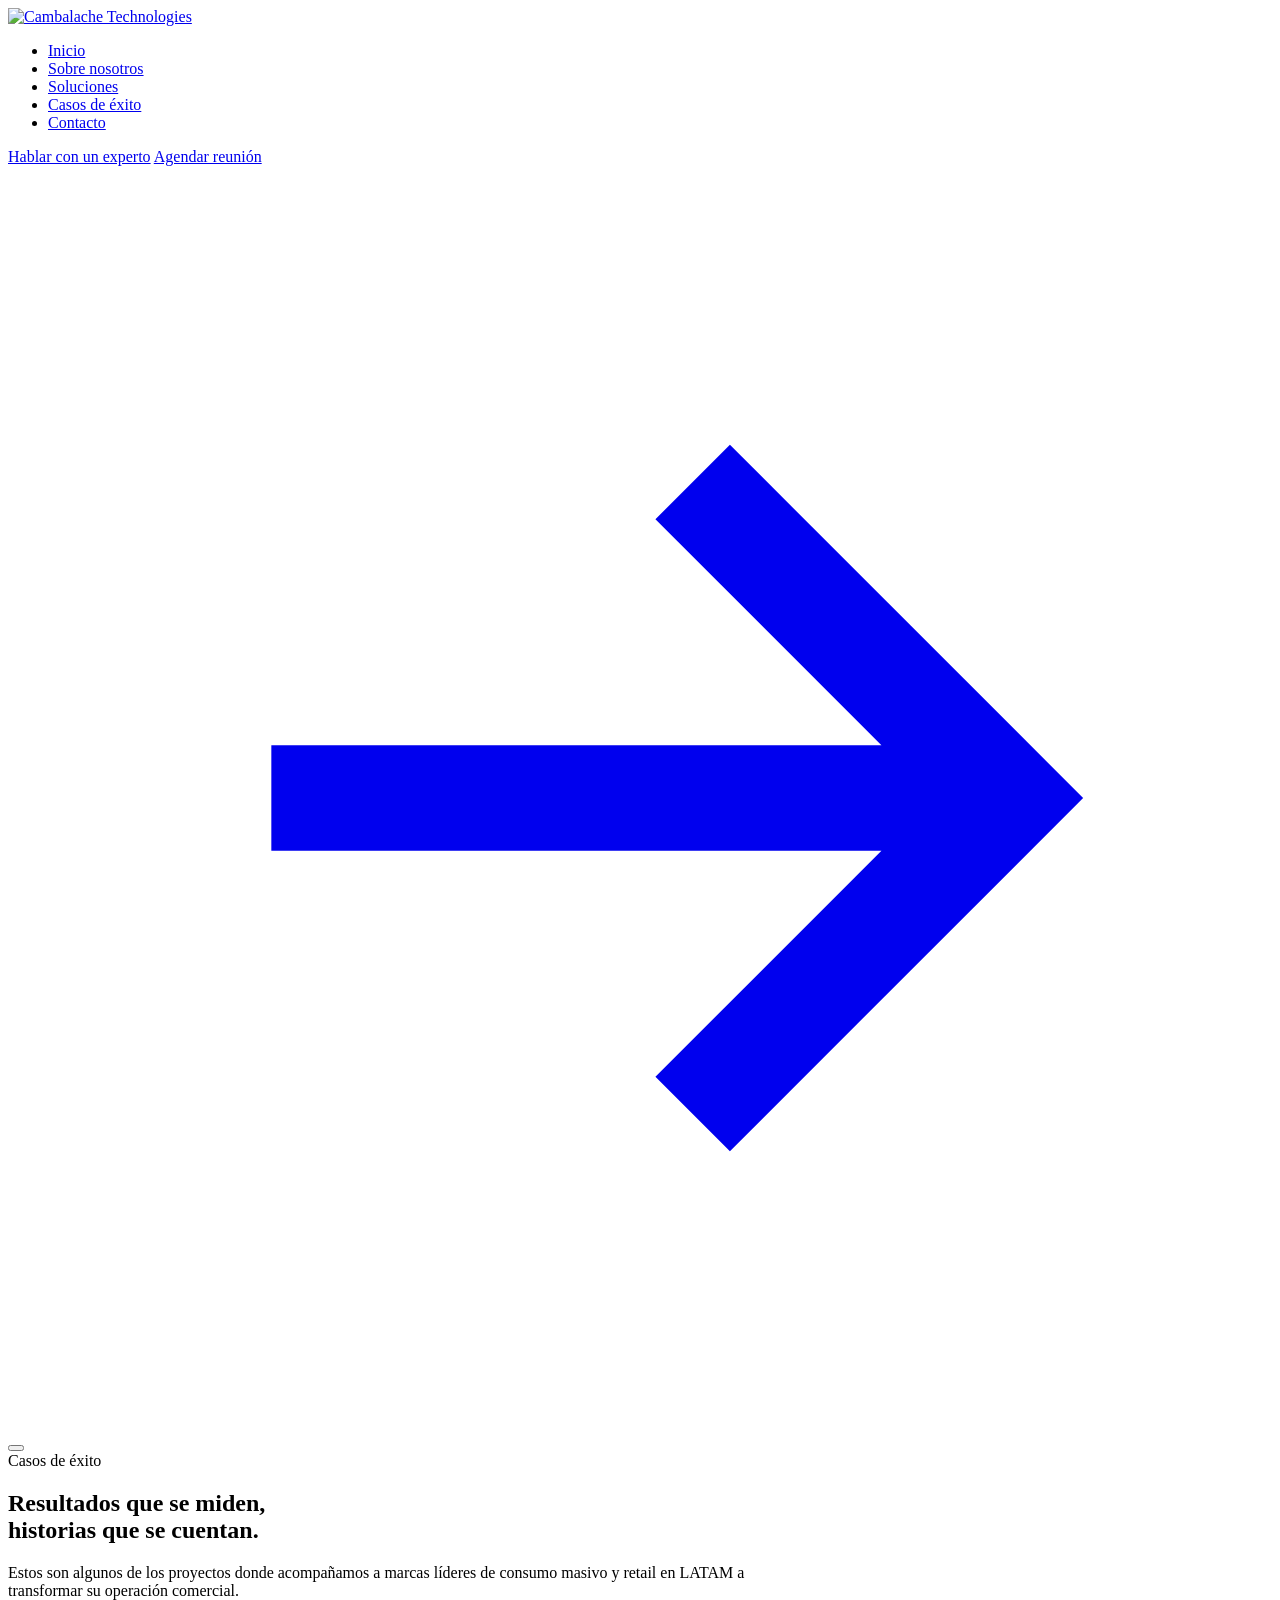
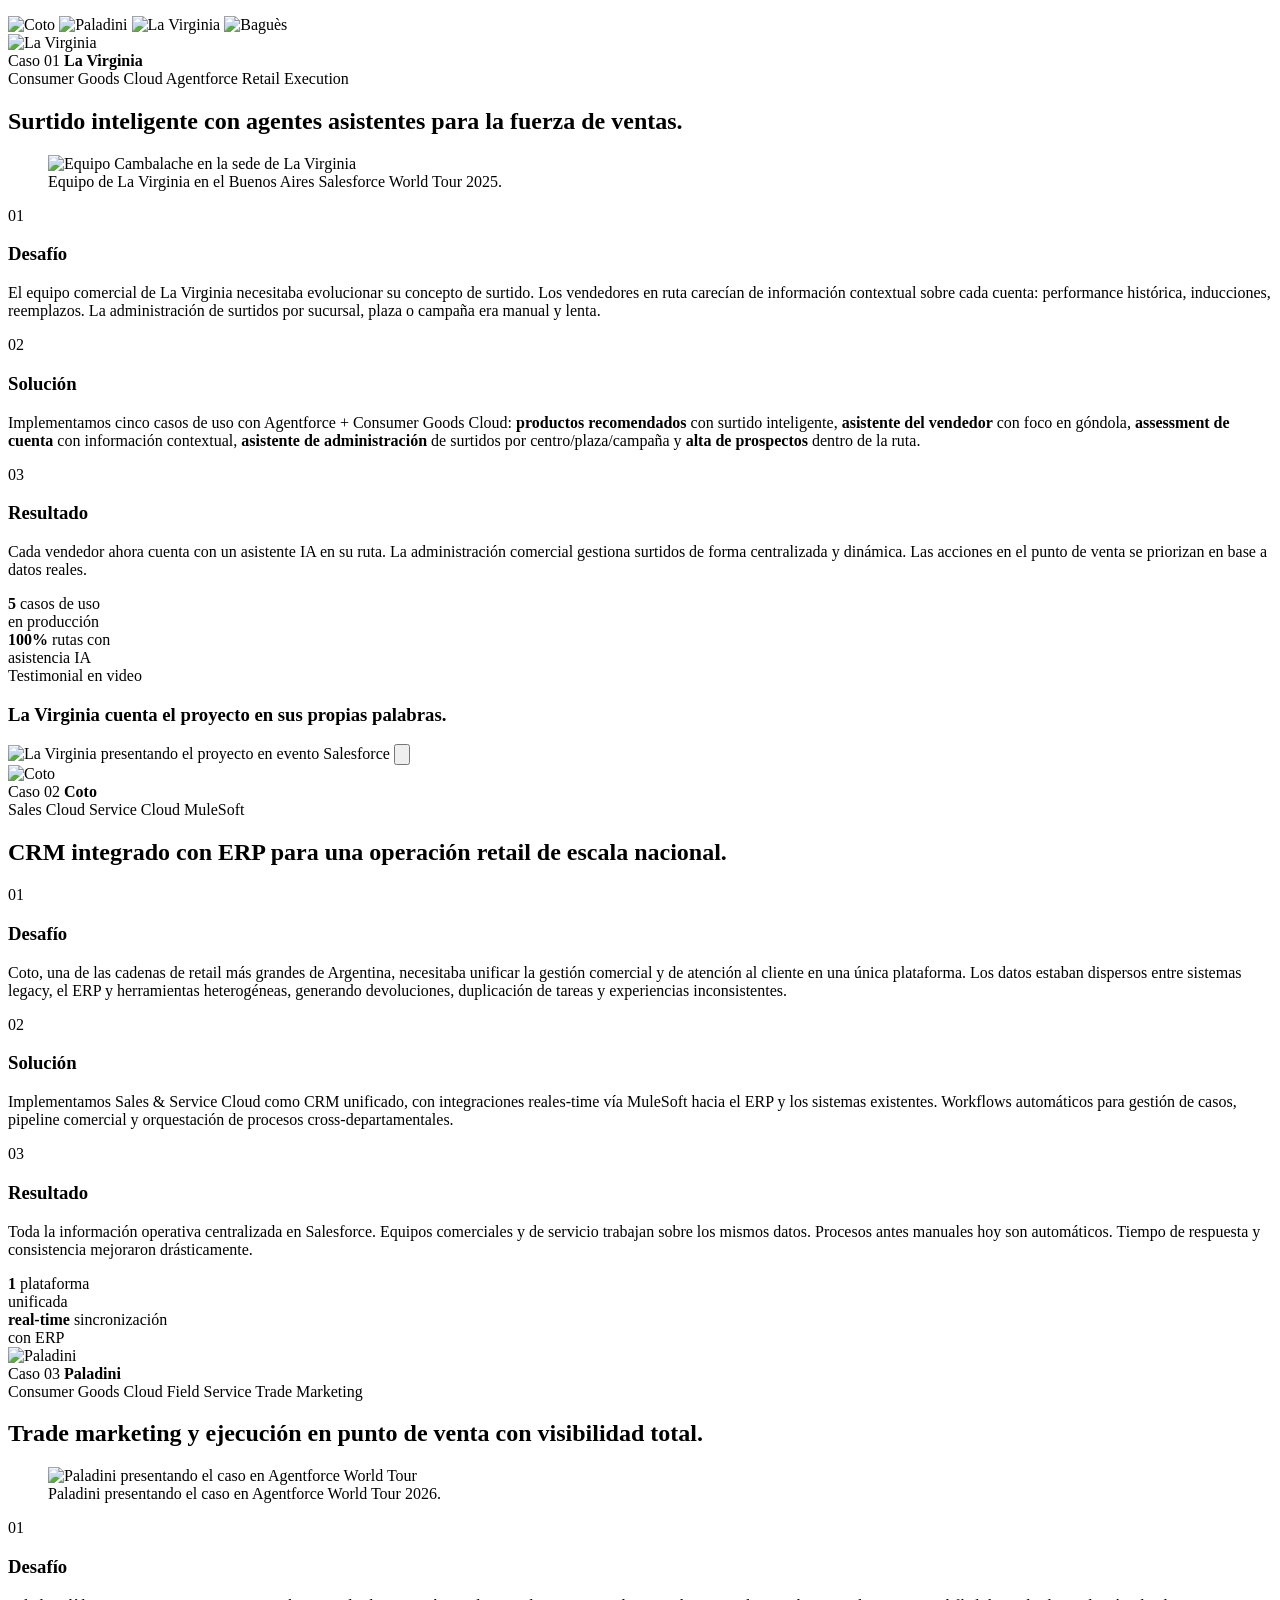
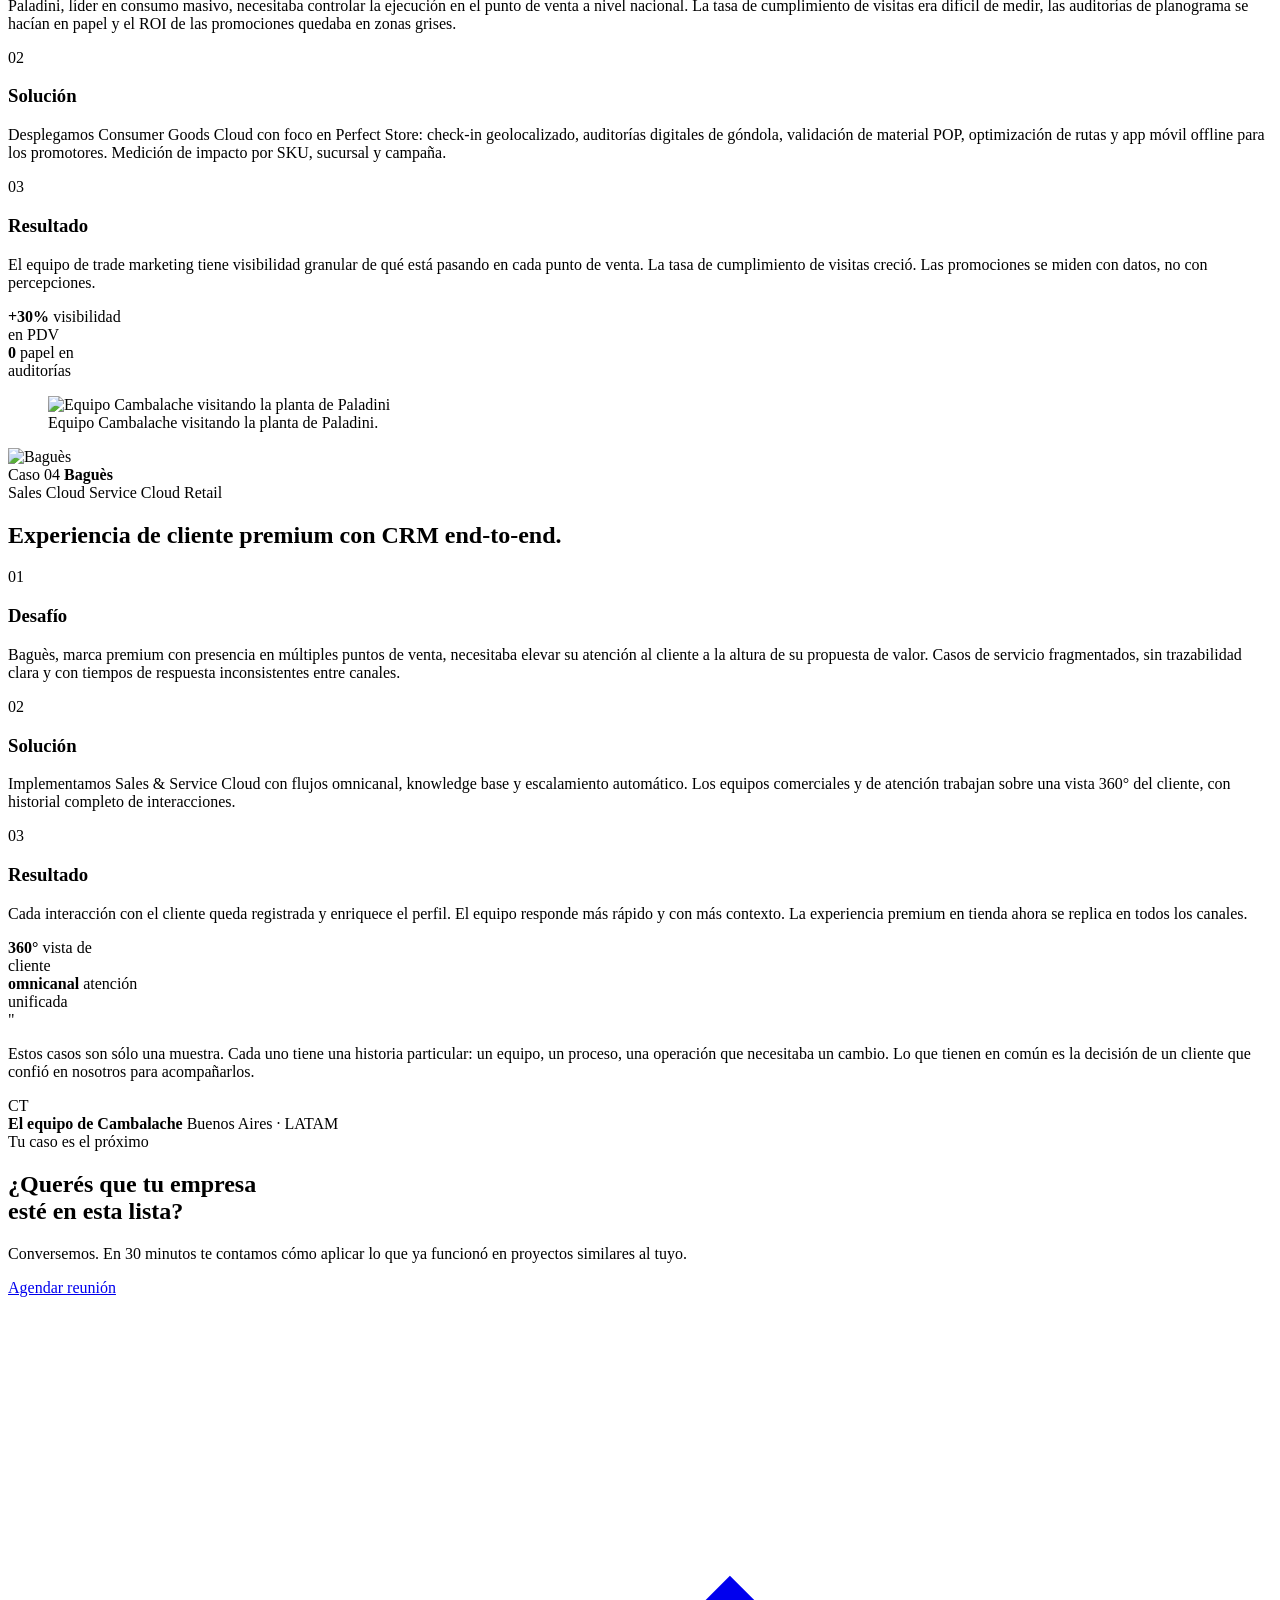
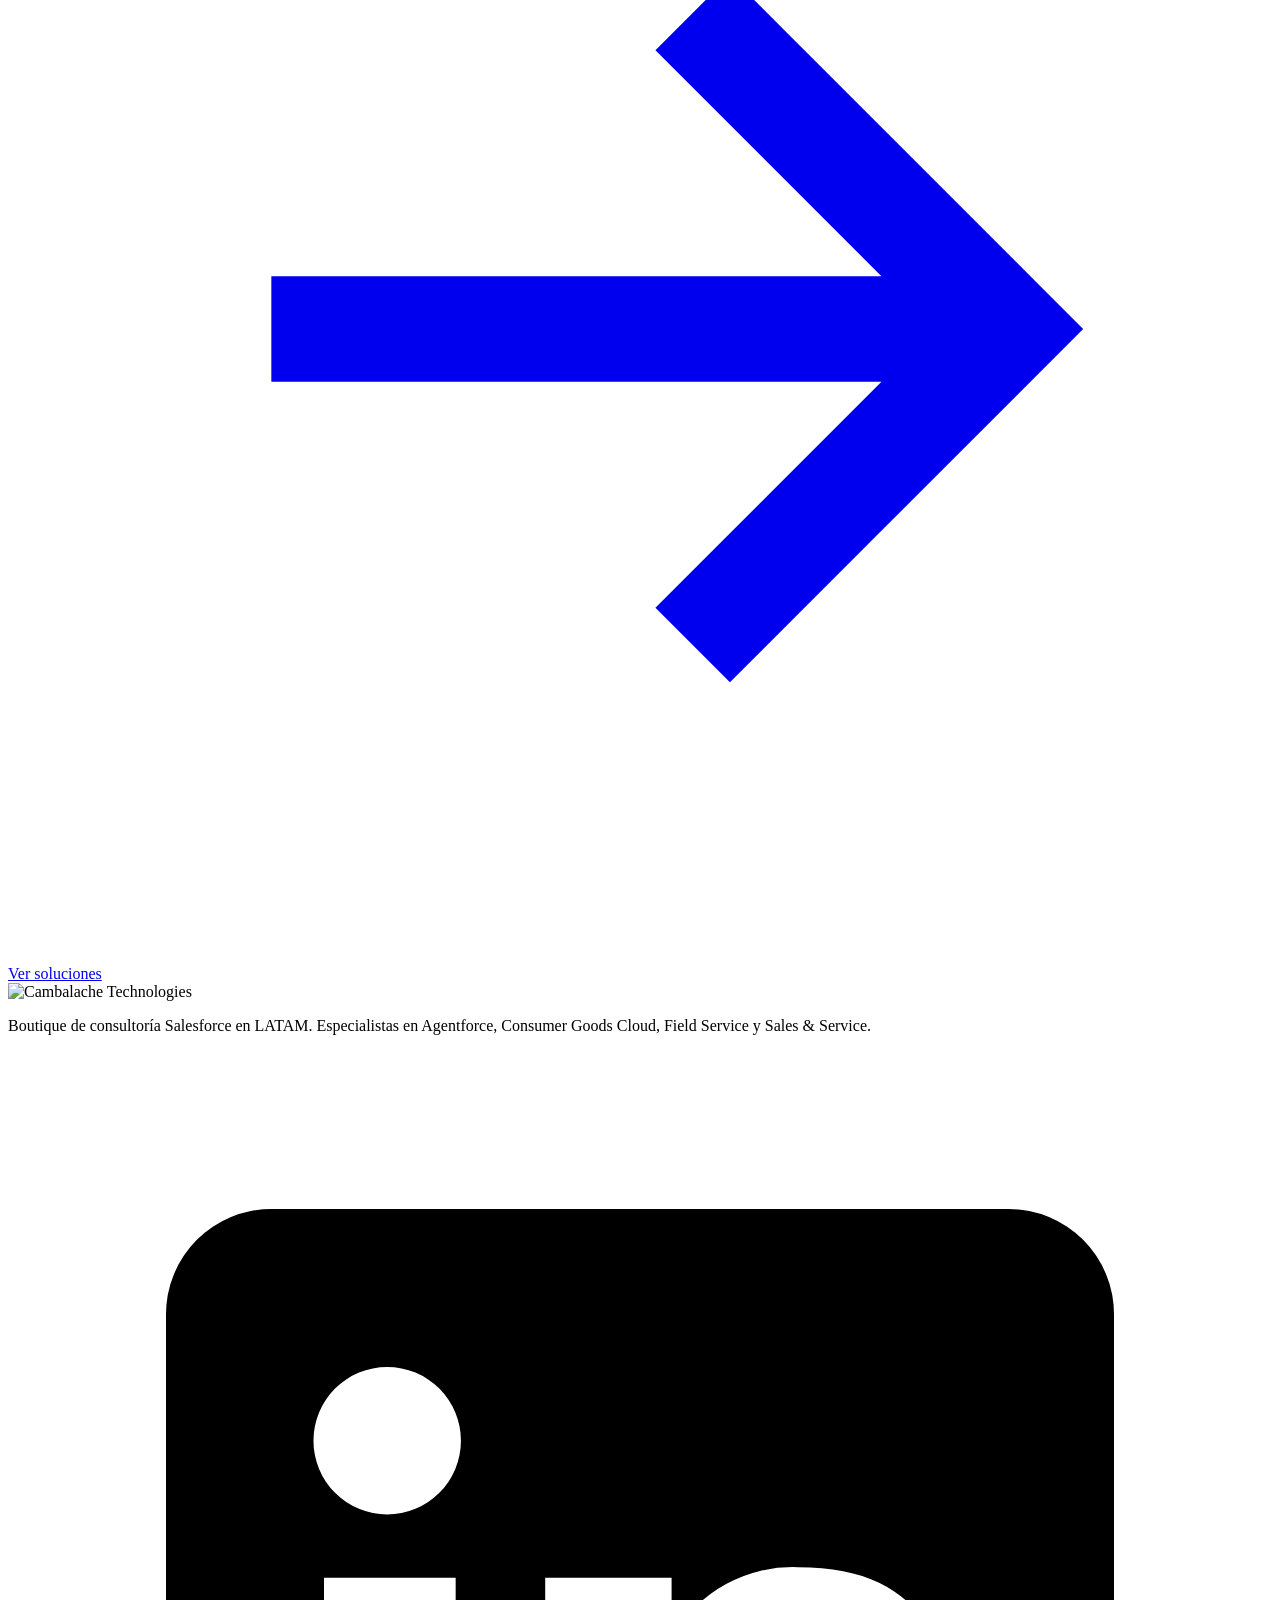
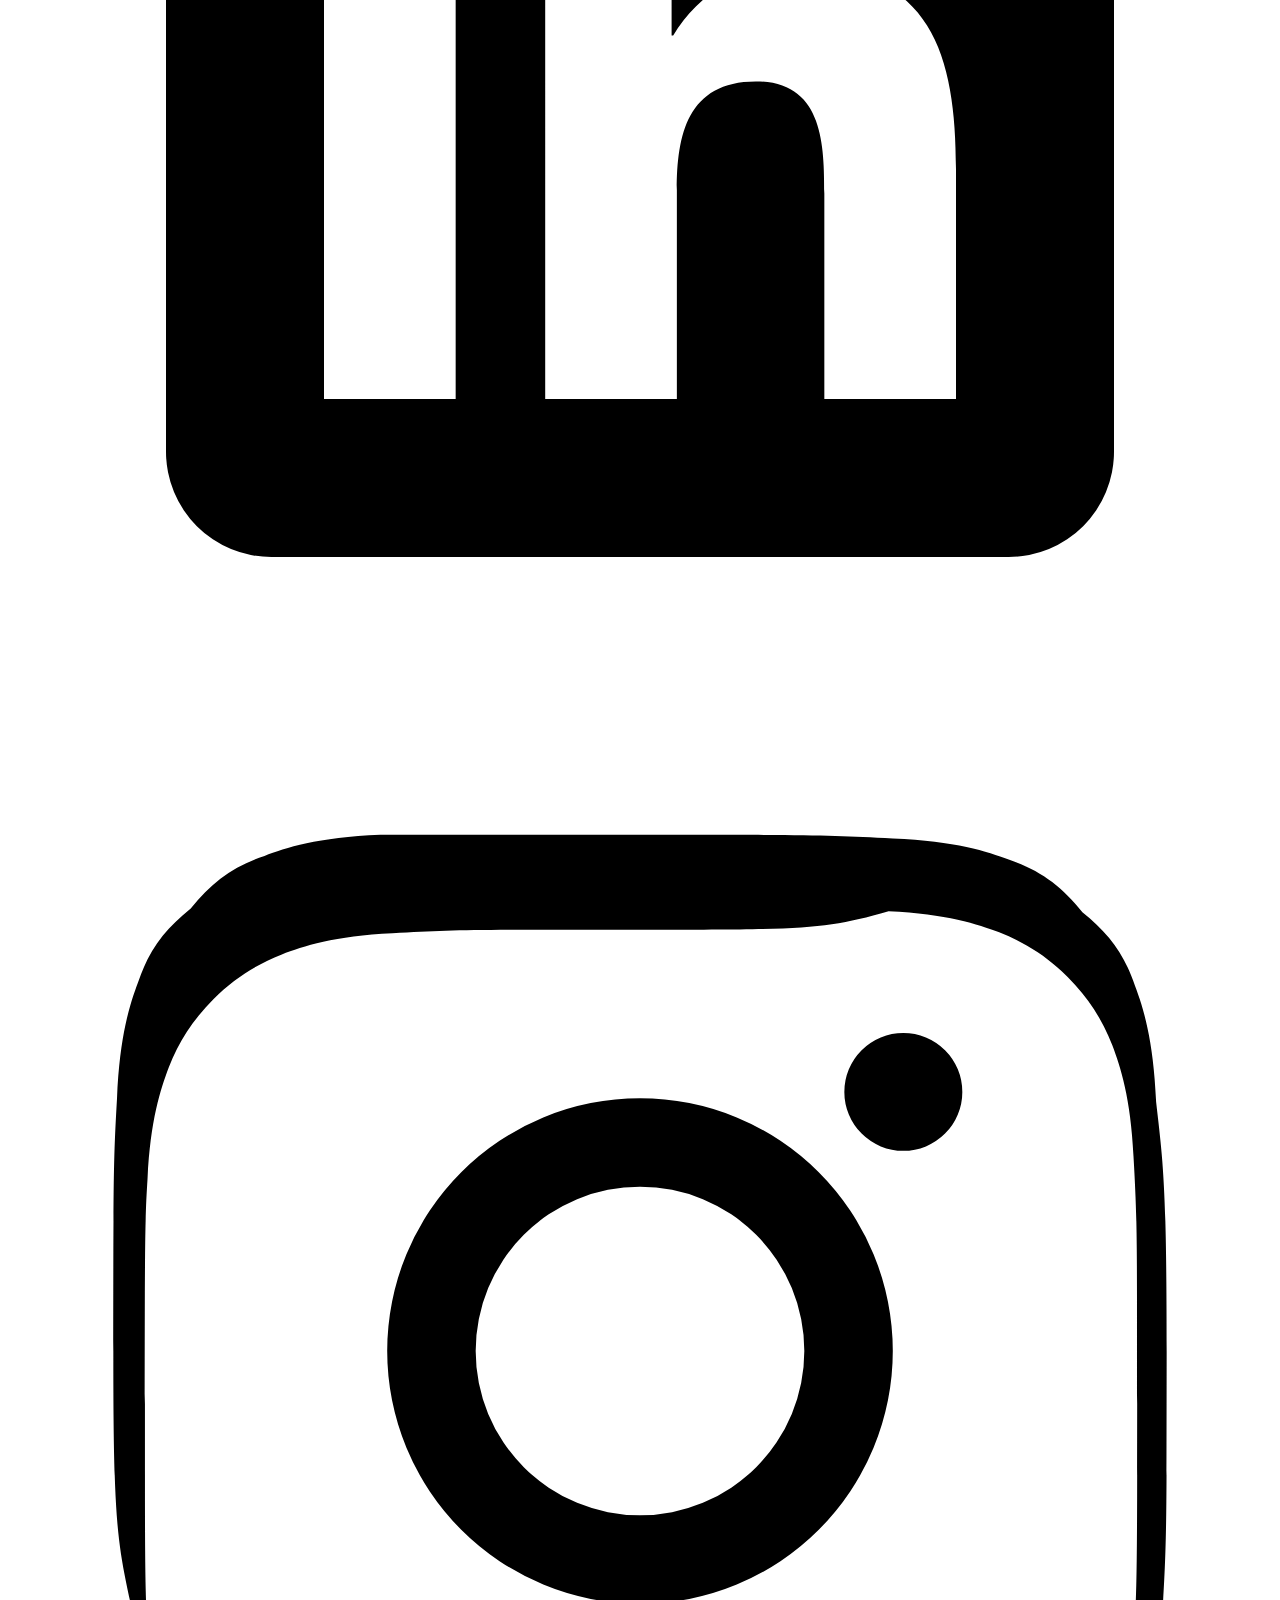
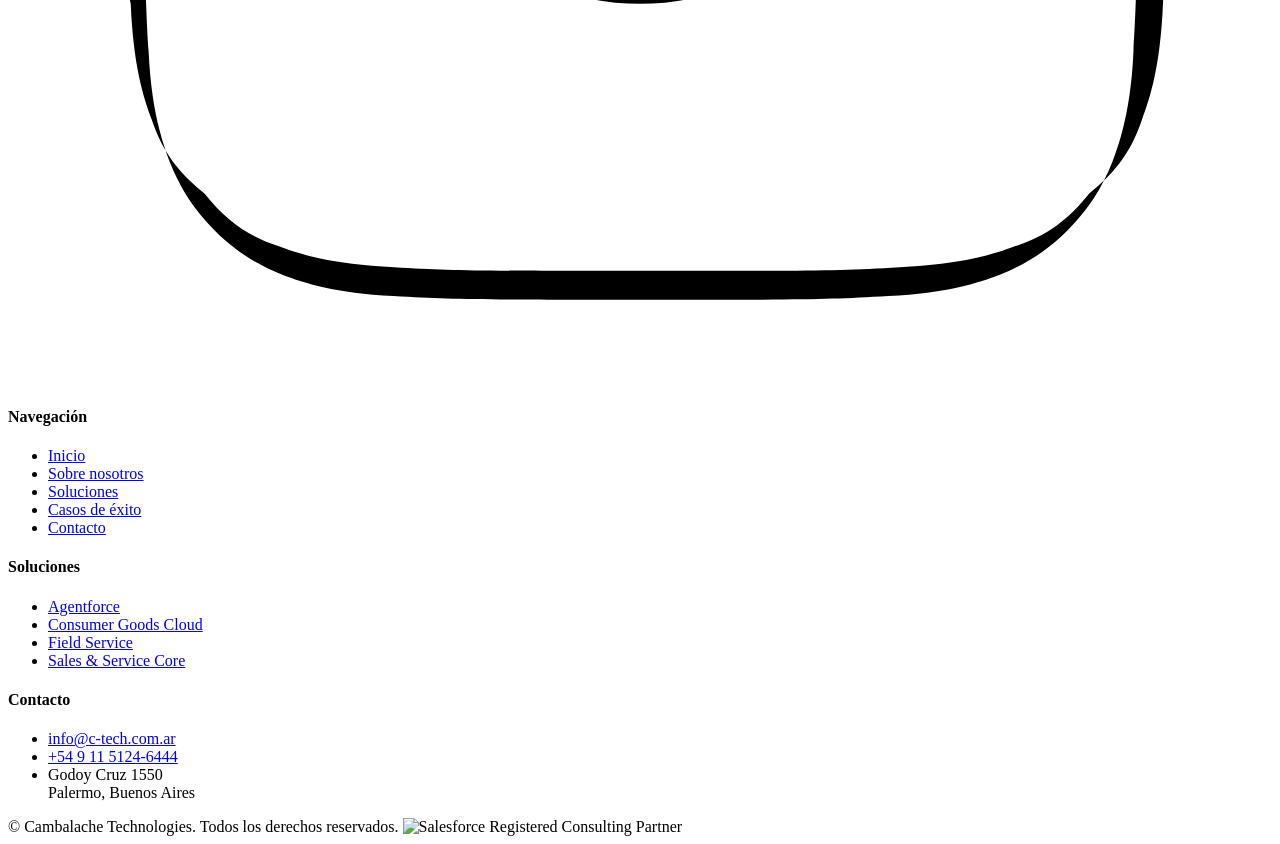
==== casos-de-exito.html @ d635f61c "Add files via upload" ====
<!DOCTYPE html>
<html lang="es">
<head>
<meta charset="UTF-8" />
<meta name="viewport" content="width=device-width, initial-scale=1.0" />
<title>Casos de éxito — Cambalache Technologies</title>
<meta name="description" content="Coto, Paladini, La Virginia, Baguès. Historias reales de transformación con Salesforce en consumo masivo y retail." />
<link rel="preconnect" href="https://fonts.googleapis.com">
<link rel="preconnect" href="https://fonts.gstatic.com" crossorigin>
<link href="https://fonts.googleapis.com/css2?family=Inter:wght@400;500;600;700;800&display=swap" rel="stylesheet">
<link rel="stylesheet" href="css/styles.css" />
<link rel="stylesheet" href="css/cases.css" />
</head>
<body>

<header class="nav">
  <div class="container nav-inner">
    <a href="index.html" class="nav-logo">
      <img src="assets/logos/cambalache.png" alt="Cambalache Technologies" />
    </a>
    <nav>
      <ul class="nav-links">
        <li><a href="index.html">Inicio</a></li>
        <li><a href="sobre-nosotros.html">Sobre nosotros</a></li>
        <li><a href="soluciones.html">Soluciones</a></li>
        <li><a href="casos-de-exito.html">Casos de éxito</a></li>
        <li><a href="contacto.html">Contacto</a></li>
      </ul>
    </nav>
    <div class="nav-cta">
      <a href="contacto.html" class="btn btn-ghost">Hablar con un experto</a>
      <a href="https://calendar.app.google/abw3b6BQdnb6V6QV9" target="_blank" rel="noopener" class="btn btn-primary">
        Agendar reunión
        <svg viewBox="0 0 24 24" fill="none" stroke="currentColor" stroke-width="2"><path d="M5 12h14M13 6l6 6-6 6"/></svg>
      </a>
      <button class="nav-toggle" aria-label="Menú"><span></span></button>
    </div>
  </div>
</header>

<!-- HERO -->
<section class="hero cases-hero">
  <div class="container hero-inner">
    <div class="text-center mx-auto" style="max-width: 780px;">
      <span class="eyebrow reveal">Casos de éxito</span>
      <h1 class="reveal delay-1">Resultados que se miden,<br/><span class="gradient-text">historias que se cuentan.</span></h1>
      <p class="lede reveal delay-2 mx-auto">Estos son algunos de los proyectos donde acompañamos a marcas líderes de consumo masivo y retail en LATAM a transformar su operación comercial.</p>
    </div>

    <!-- Logo strip -->
    <div class="cases-logos reveal delay-3">
      <img src="assets/logos/coto.png" alt="Coto" />
      <img src="assets/logos/paladini.png" alt="Paladini" />
      <img src="assets/logos/lavirginia.png" alt="La Virginia" />
      <img src="assets/logos/bagues.png" alt="Baguès" />
    </div>
  </div>
</section>

<!-- ============ CASO 1: LA VIRGINIA ============ -->
<article class="case-block">
  <div class="container">
    <div class="case-header reveal">
      <div class="case-tag">
        <img src="assets/logos/lavirginia.png" alt="La Virginia" />
        <div>
          <span>Caso 01</span>
          <strong>La Virginia</strong>
        </div>
      </div>
      <div class="case-tags">
        <span class="tag">Consumer Goods Cloud</span>
        <span class="tag">Agentforce</span>
        <span class="tag">Retail Execution</span>
      </div>
    </div>

    <h2 class="case-title reveal delay-1">Surtido inteligente con agentes asistentes para la fuerza de ventas.</h2>

    <!-- Hero photo: equipo Cambalache en sede La Virginia -->
    <figure class="case-banner reveal delay-2">
      <img src="assets/casos/eventolavirginia.jpg" alt="Equipo Cambalache en la sede de La Virginia" loading="lazy" />
      <figcaption>Equipo de La Virginia en el Buenos Aires Salesforce World Tour 2025.</figcaption>
    </figure>

    <div class="case-grid">
      <div class="case-step reveal delay-1">
        <div class="case-step-num">01</div>
        <h3>Desafío</h3>
        <p>El equipo comercial de La Virginia necesitaba evolucionar su concepto de surtido. Los vendedores en ruta carecían de información contextual sobre cada cuenta: performance histórica, inducciones, reemplazos. La administración de surtidos por sucursal, plaza o campaña era manual y lenta.</p>
      </div>
      <div class="case-step reveal delay-2">
        <div class="case-step-num">02</div>
        <h3>Solución</h3>
        <p>Implementamos cinco casos de uso con Agentforce + Consumer Goods Cloud: <strong>productos recomendados</strong> con surtido inteligente, <strong>asistente del vendedor</strong> con foco en góndola, <strong>assessment de cuenta</strong> con información contextual, <strong>asistente de administración</strong> de surtidos por centro/plaza/campaña y <strong>alta de prospectos</strong> dentro de la ruta.</p>
      </div>
      <div class="case-step case-step-result reveal delay-3">
        <div class="case-step-num">03</div>
        <h3>Resultado</h3>
        <p>Cada vendedor ahora cuenta con un asistente IA en su ruta. La administración comercial gestiona surtidos de forma centralizada y dinámica. Las acciones en el punto de venta se priorizan en base a datos reales.</p>
</div>
      </div>

    <div class="case-metrics">
          <div class="case-metric">
            <strong class="metric-num">5</strong>
            <span class="metric-label">casos de uso<br/>en producción</span>
          </div>
          <div class="case-metric">
            <strong class="metric-num">100%</strong>
            <span class="metric-label">rutas con<br/>asistencia IA</span>
          </div>
    </div>

    <!-- Video testimonial: La Virginia + presentación en evento -->
    <div class="case-media reveal">
      <div class="case-video">
        <span class="case-media-label">Testimonial en video</span>
        <h3 class="case-media-title">La Virginia cuenta el proyecto en sus propias palabras.</h3>
        <div class="video-frame" data-video-id="nGt7o6IemkQ">
          <img class="video-poster" src="assets/casos/eventolavirginia.jpg" alt="La Virginia presentando el proyecto en evento Salesforce" loading="lazy"/>
          <button class="video-play" aria-label="Reproducir video del testimonial de La Virginia" type="button">
            <svg viewBox="0 0 24 24" fill="currentColor" aria-hidden="true">
              <path d="M8 5v14l11-7z"/>
            </svg>
          </button>
        </div>
      </div>
    </div>
  </div>
</article>

<!-- ============ CASO 2: COTO ============ -->
<article class="case-block case-block-alt">
  <div class="container">
    <div class="case-header reveal">
      <div class="case-tag">
        <img src="assets/logos/coto.png" alt="Coto" />
        <div>
          <span>Caso 02</span>
          <strong>Coto</strong>
        </div>
      </div>
      <div class="case-tags">
        <span class="tag">Sales Cloud</span>
        <span class="tag">Service Cloud</span>
        <span class="tag">MuleSoft</span>
      </div>
    </div>

    <h2 class="case-title reveal delay-1">CRM integrado con ERP para una operación retail de escala nacional.</h2>

    <div class="case-grid">
      <div class="case-step reveal delay-1">
        <div class="case-step-num">01</div>
        <h3>Desafío</h3>
        <p>Coto, una de las cadenas de retail más grandes de Argentina, necesitaba unificar la gestión comercial y de atención al cliente en una única plataforma. Los datos estaban dispersos entre sistemas legacy, el ERP y herramientas heterogéneas, generando devoluciones, duplicación de tareas y experiencias inconsistentes.</p>
      </div>
      <div class="case-step reveal delay-2">
        <div class="case-step-num">02</div>
        <h3>Solución</h3>
        <p>Implementamos Sales &amp; Service Cloud como CRM unificado, con integraciones reales-time vía MuleSoft hacia el ERP y los sistemas existentes. Workflows automáticos para gestión de casos, pipeline comercial y orquestación de procesos cross-departamentales.</p>
      </div>
      <div class="case-step case-step-result reveal delay-3">
        <div class="case-step-num">03</div>
        <h3>Resultado</h3>
        <p>Toda la información operativa centralizada en Salesforce. Equipos comerciales y de servicio trabajan sobre los mismos datos. Procesos antes manuales hoy son automáticos. Tiempo de respuesta y consistencia mejoraron drásticamente.</p>
</div>
      </div>

    <div class="case-metrics">
          <div class="case-metric">
            <strong class="metric-num">1</strong>
            <span class="metric-label">plataforma<br/>unificada</span>
          </div>
          <div class="case-metric">
            <strong class="metric-num">real-time</strong>
            <span class="metric-label">sincronización<br/>con ERP</span>
          </div>
    </div>
  </div>
</article>

<!-- ============ CASO 3: PALADINI ============ -->
<article class="case-block">
  <div class="container">
    <div class="case-header reveal">
      <div class="case-tag">
        <img src="assets/logos/paladini.png" alt="Paladini" />
        <div>
          <span>Caso 03</span>
          <strong>Paladini</strong>
        </div>
      </div>
      <div class="case-tags">
        <span class="tag">Consumer Goods Cloud</span>
        <span class="tag">Field Service</span>
        <span class="tag">Trade Marketing</span>
      </div>
    </div>

    <h2 class="case-title reveal delay-1">Trade marketing y ejecución en punto de venta con visibilidad total.</h2>

    <!-- Hero photo: Paladini en Agentforce World Tour -->
    <figure class="case-banner reveal delay-2">
      <img src="assets/casos/eventopaladini.png" alt="Paladini presentando el caso en Agentforce World Tour" loading="lazy" />
      <figcaption>Paladini presentando el caso en Agentforce World Tour 2026.</figcaption>
    </figure>

    <div class="case-grid">
      <div class="case-step reveal delay-1">
        <div class="case-step-num">01</div>
        <h3>Desafío</h3>
        <p>Paladini, líder en consumo masivo, necesitaba controlar la ejecución en el punto de venta a nivel nacional. La tasa de cumplimiento de visitas era difícil de medir, las auditorías de planograma se hacían en papel y el ROI de las promociones quedaba en zonas grises.</p>
      </div>
      <div class="case-step reveal delay-2">
        <div class="case-step-num">02</div>
        <h3>Solución</h3>
        <p>Desplegamos Consumer Goods Cloud con foco en Perfect Store: check-in geolocalizado, auditorías digitales de góndola, validación de material POP, optimización de rutas y app móvil offline para los promotores. Medición de impacto por SKU, sucursal y campaña.</p>
      </div>
      <div class="case-step case-step-result reveal delay-3">
        <div class="case-step-num">03</div>
        <h3>Resultado</h3>
        <p>El equipo de trade marketing tiene visibilidad granular de qué está pasando en cada punto de venta. La tasa de cumplimiento de visitas creció. Las promociones se miden con datos, no con percepciones.</p>
</div>
      </div>

    <div class="case-metrics">
          <div class="case-metric">
            <strong class="metric-num">+30%</strong>
            <span class="metric-label">visibilidad<br/>en PDV</span>
          </div>
          <div class="case-metric">
            <strong class="metric-num">0</strong>
            <span class="metric-label">papel en<br/>auditorías</span>
          </div>
    </div>

    <!-- Visit photo -->
    <figure class="case-photo-secondary reveal">
      <img src="assets/casos/visitapaladini.jpg" alt="Equipo Cambalache visitando la planta de Paladini" loading="lazy" />
      <figcaption>Equipo Cambalache visitando la planta de Paladini.</figcaption>
    </figure>
  </div>
</article>

<!-- ============ CASO 4: BAGUÈS ============ -->
<article class="case-block case-block-alt">
  <div class="container">
    <div class="case-header reveal">
      <div class="case-tag">
        <img src="assets/logos/bagues.png" alt="Baguès" />
        <div>
          <span>Caso 04</span>
          <strong>Baguès</strong>
        </div>
      </div>
      <div class="case-tags">
        <span class="tag">Sales Cloud</span>
        <span class="tag">Service Cloud</span>
        <span class="tag">Retail</span>
      </div>
    </div>

    <h2 class="case-title reveal delay-1">Experiencia de cliente premium con CRM end-to-end.</h2>

    <div class="case-grid">
      <div class="case-step reveal delay-1">
        <div class="case-step-num">01</div>
        <h3>Desafío</h3>
        <p>Baguès, marca premium con presencia en múltiples puntos de venta, necesitaba elevar su atención al cliente a la altura de su propuesta de valor. Casos de servicio fragmentados, sin trazabilidad clara y con tiempos de respuesta inconsistentes entre canales.</p>
      </div>
      <div class="case-step reveal delay-2">
        <div class="case-step-num">02</div>
        <h3>Solución</h3>
        <p>Implementamos Sales &amp; Service Cloud con flujos omnicanal, knowledge base y escalamiento automático. Los equipos comerciales y de atención trabajan sobre una vista 360° del cliente, con historial completo de interacciones.</p>
      </div>
      <div class="case-step case-step-result reveal delay-3">
        <div class="case-step-num">03</div>
        <h3>Resultado</h3>
        <p>Cada interacción con el cliente queda registrada y enriquece el perfil. El equipo responde más rápido y con más contexto. La experiencia premium en tienda ahora se replica en todos los canales.</p>
</div>
      </div>

    <div class="case-metrics">
          <div class="case-metric">
            <strong class="metric-num">360°</strong>
            <span class="metric-label">vista de<br/>cliente</span>
          </div>
          <div class="case-metric">
            <strong class="metric-num">omnicanal</strong>
            <span class="metric-label">atención<br/>unificada</span>
          </div>
    </div>
  </div>
</article>

<!-- TESTIMONIAL / VOICE -->
<section class="testimonial-section bg-dark">
  <div class="container">
    <div class="testimonial-card reveal">
      <div class="testimonial-quote">"</div>
      <p>Estos casos son sólo una muestra. Cada uno tiene una historia particular: un equipo, un proceso, una operación que necesitaba un cambio. Lo que tienen en común es la decisión de un cliente que confió en nosotros para acompañarlos.</p>
      <div class="testimonial-foot">
        <div class="testimonial-avatar">CT</div>
        <div>
          <strong>El equipo de Cambalache</strong>
          <span>Buenos Aires · LATAM</span>
        </div>
      </div>
    </div>
  </div>
</section>

<!-- CTA -->
<section class="cta-final">
  <div class="container">
    <div class="cta-card reveal">
      <div class="cta-card-bg"></div>
      <div class="cta-card-content">
        <span class="eyebrow">Tu caso es el próximo</span>
        <h2>¿Querés que tu empresa<br/>esté en esta lista?</h2>
        <p class="lede">Conversemos. En 30 minutos te contamos cómo aplicar lo que ya funcionó en proyectos similares al tuyo.</p>
        <div class="hero-actions">
          <a href="https://calendar.app.google/abw3b6BQdnb6V6QV9" target="_blank" rel="noopener" class="btn btn-primary">
            Agendar reunión
            <svg viewBox="0 0 24 24" fill="none" stroke="currentColor" stroke-width="2"><path d="M5 12h14M13 6l6 6-6 6"/></svg>
          </a>
          <a href="soluciones.html" class="btn btn-ghost">Ver soluciones</a>
        </div>
      </div>
    </div>
  </div>
</section>

<!-- FOOTER -->
<footer class="footer">
  <div class="container">
    <div class="footer-grid">
      <div class="footer-brand">
        <img src="assets/logos/cambalache.png" alt="Cambalache Technologies" />
        <p>Boutique de consultoría Salesforce en LATAM. Especialistas en Agentforce, Consumer Goods Cloud, Field Service y Sales &amp; Service.</p>
        <div class="footer-social">
          <a href="https://www.linkedin.com/company/cambalachetechnologies/" target="_blank" rel="noopener" aria-label="LinkedIn">
            <svg viewBox="0 0 24 24"><path d="M19 3H5a2 2 0 0 0-2 2v14a2 2 0 0 0 2 2h14a2 2 0 0 0 2-2V5a2 2 0 0 0-2-2zM8.5 18H6V10h2.5v8zM7.2 8.8a1.4 1.4 0 1 1 0-2.8 1.4 1.4 0 0 1 0 2.8zM18 18h-2.5v-3.9c0-.93-.02-2.13-1.3-2.13-1.3 0-1.5 1.02-1.5 2.06V18H10.2V10h2.4v1.1h.03a2.63 2.63 0 0 1 2.37-1.3c2.54 0 3 1.67 3 3.84V18z"/></svg>
          </a>
          <a href="https://www.instagram.com/cambalachetechnologies/" target="_blank" rel="noopener" aria-label="Instagram">
            <svg viewBox="0 0 24 24"><path d="M12 2.2c3.2 0 3.6 0 4.8.07 1.2.05 1.8.25 2.2.4.6.2 1 .5 1.4 1 .5.4.8.8 1 1.4.15.4.35 1 .4 2.2C21.93 8.4 22 8.8 22 12s0 3.6-.07 4.8c-.05 1.2-.25 1.8-.4 2.2-.2.6-.5 1-1 1.4-.4.5-.8.8-1.4 1-.4.15-1 .35-2.2.4-1.2.07-1.6.07-4.8.07s-3.6 0-4.8-.07c-1.2-.05-1.8-.25-2.2-.4-.6-.2-1-.5-1.4-1-.5-.4-.8-.8-1-1.4-.15-.4-.35-1-.4-2.2C2.07 15.6 2 15.2 2 12s0-3.6.07-4.8c.05-1.2.25-1.8.4-2.2.2-.6.5-1 1-1.4.4-.5.8-.8 1.4-1 .4-.15 1-.35 2.2-.4C8.4 2.2 8.8 2.2 12 2.2zm0 1.8c-3.15 0-3.5 0-4.7.07-1.1.05-1.7.25-2.1.4-.5.2-.9.45-1.3.85-.4.4-.65.8-.85 1.3-.15.4-.35 1-.4 2.1C2.6 9.5 2.6 9.85 2.6 13s0 3.5.07 4.7c.05 1.1.25 1.7.4 2.1.2.5.45.9.85 1.3.4.4.8.65 1.3.85.4.15 1 .35 2.1.4 1.2.07 1.55.07 4.7.07s3.5 0 4.7-.07c1.1-.05 1.7-.25 2.1-.4.5-.2.9-.45 1.3-.85.4-.4.65-.8.85-1.3.15-.4.35-1 .4-2.1.07-1.2.07-1.55.07-4.7s0-3.5-.07-4.7c-.05-1.1-.25-1.7-.4-2.1-.2-.5-.45-.9-.85-1.3-.4-.4-.8-.65-1.3-.85-.4-.15-1-.35-2.1-.4C15.5 4 15.15 4 12 4zm0 3.2A4.8 4.8 0 1 1 7.2 12 4.8 4.8 0 0 1 12 7.2zm0 7.92A3.12 3.12 0 1 0 8.88 12 3.12 3.12 0 0 0 12 15.12zm6.12-8.04a1.12 1.12 0 1 1-1.12-1.12 1.12 1.12 0 0 1 1.12 1.12z"/></svg>
          </a>
        </div>
      </div>
      <div>
        <h4>Navegación</h4>
        <ul>
          <li><a href="index.html">Inicio</a></li>
          <li><a href="sobre-nosotros.html">Sobre nosotros</a></li>
          <li><a href="soluciones.html">Soluciones</a></li>
          <li><a href="casos-de-exito.html">Casos de éxito</a></li>
          <li><a href="contacto.html">Contacto</a></li>
        </ul>
      </div>
      <div>
        <h4>Soluciones</h4>
        <ul>
          <li><a href="soluciones.html#agentforce">Agentforce</a></li>
          <li><a href="soluciones.html#cg-cloud">Consumer Goods Cloud</a></li>
          <li><a href="soluciones.html#field-service">Field Service</a></li>
          <li><a href="soluciones.html#core">Sales &amp; Service Core</a></li>
        </ul>
      </div>
      <div>
        <h4>Contacto</h4>
        <ul>
          <li><a href="mailto:info@c-tech.com.ar">info@c-tech.com.ar</a></li>
          <li><a href="tel:+5491151246444">+54 9 11 5124-6444</a></li>
          <li>Godoy Cruz 1550<br/>Palermo, Buenos Aires</li>
        </ul>
      </div>
    </div>
    <div class="footer-bottom">
      <span>© <span data-year></span> Cambalache Technologies. Todos los derechos reservados.</span>
      <img src="assets/logos/sf-partner.png" alt="Salesforce Registered Consulting Partner" />
    </div>
  </div>
</footer>

<script src="js/main.js"></script>
<script>
  // Click-to-play YouTube embeds: only loads iframe when user clicks (no autoplay perf hit)
  document.querySelectorAll('.video-frame').forEach((frame) => {
    const button = frame.querySelector('.video-play');
    if (!button) return;
    button.addEventListener('click', () => {
      const id = frame.dataset.videoId;
      if (!id) return;
      const iframe = document.createElement('iframe');
      iframe.src = 'https://www.youtube-nocookie.com/embed/' + encodeURIComponent(id) + '?autoplay=1&rel=0';
      iframe.title = 'Video del testimonial';
      iframe.allow = 'accelerometer; autoplay; clipboard-write; encrypted-media; gyroscope; picture-in-picture; web-share';
      iframe.allowFullscreen = true;
      iframe.loading = 'lazy';
      frame.innerHTML = '';
      frame.appendChild(iframe);
      frame.classList.add('is-playing');
    });
  });
</script>
</body>
</html>
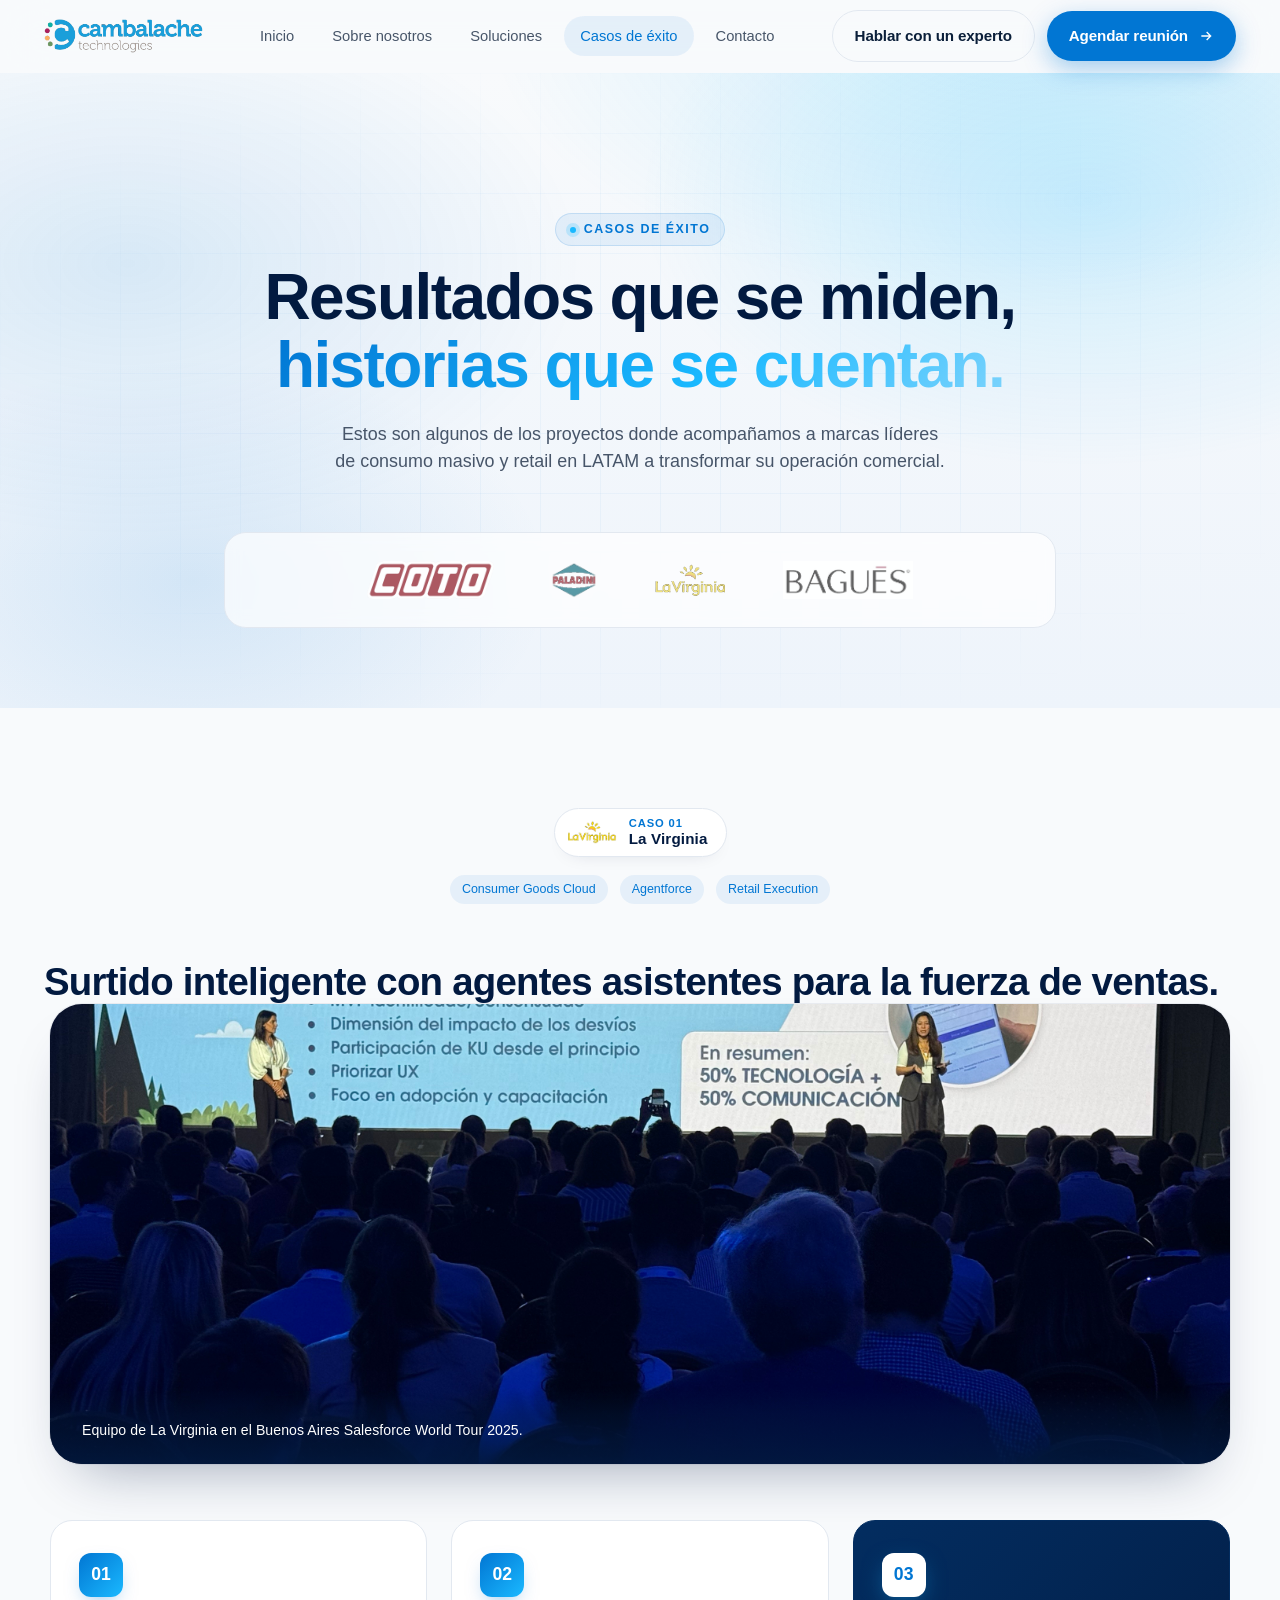
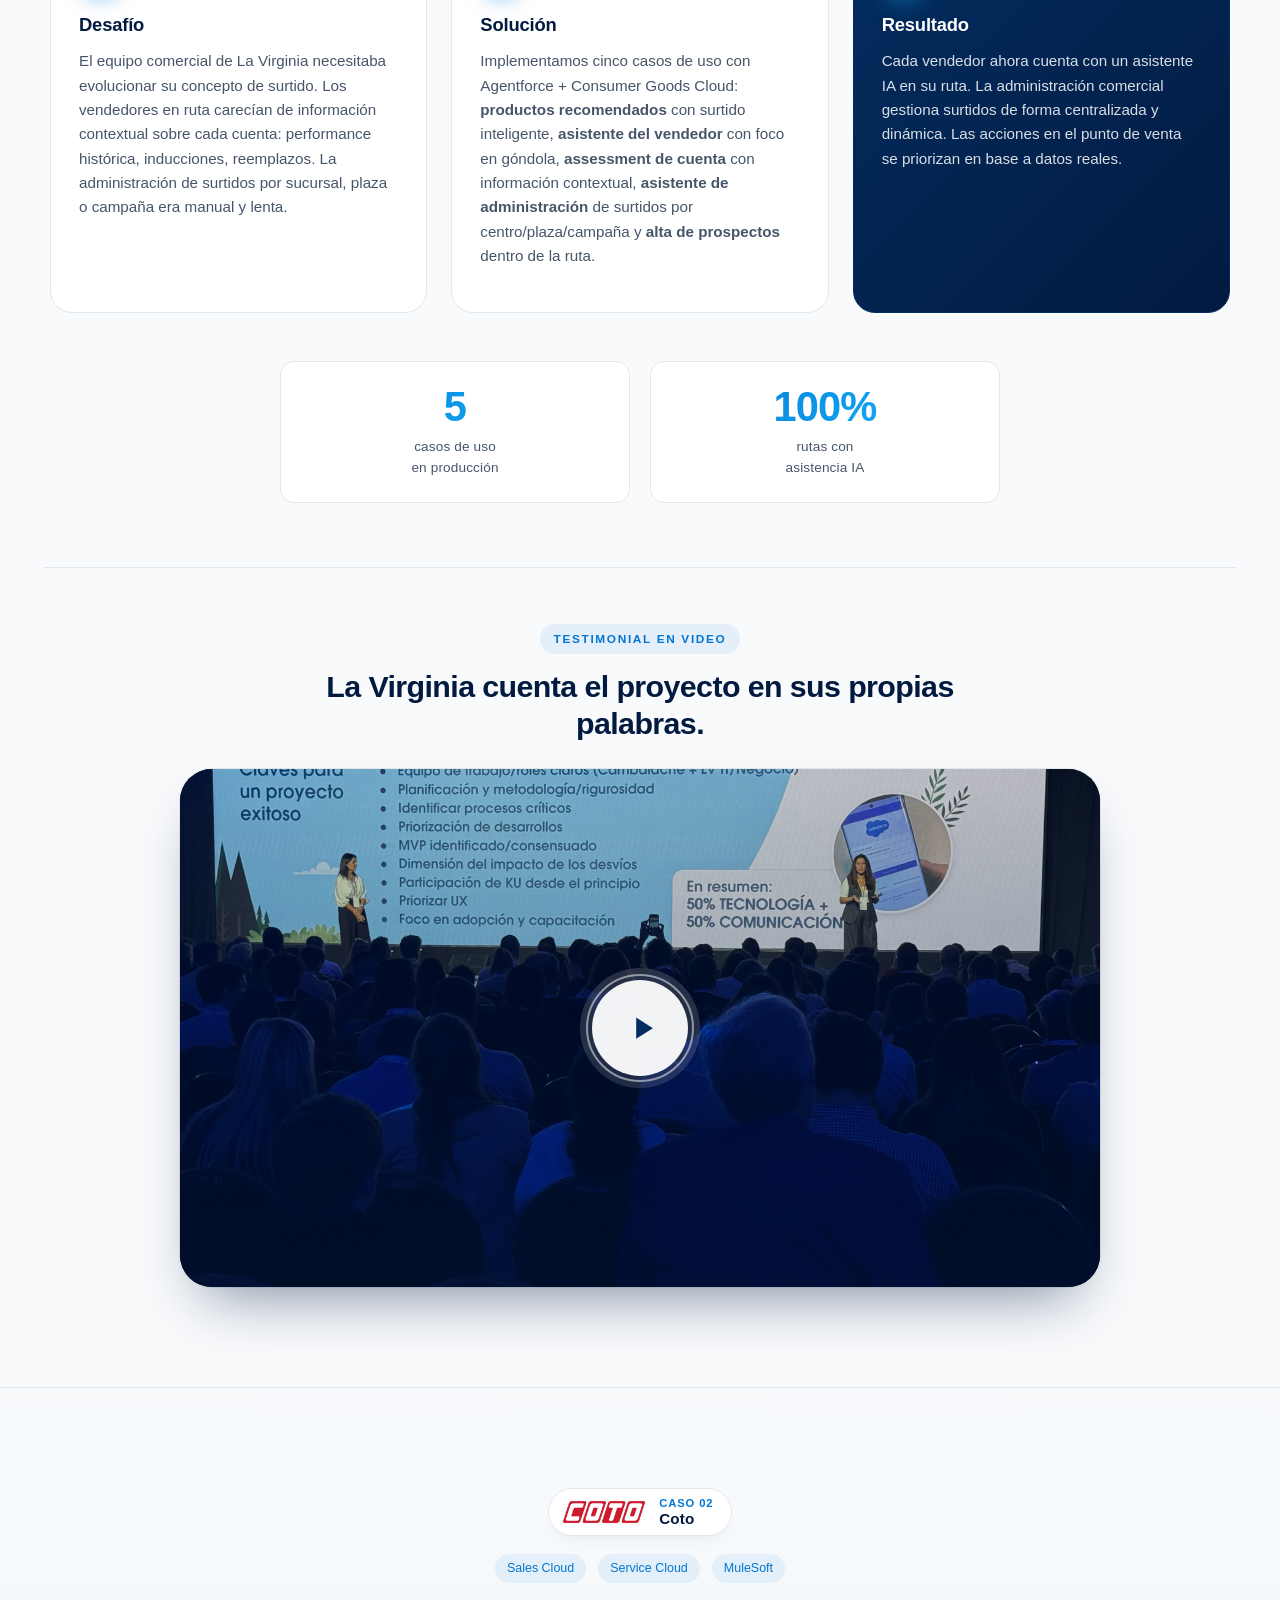
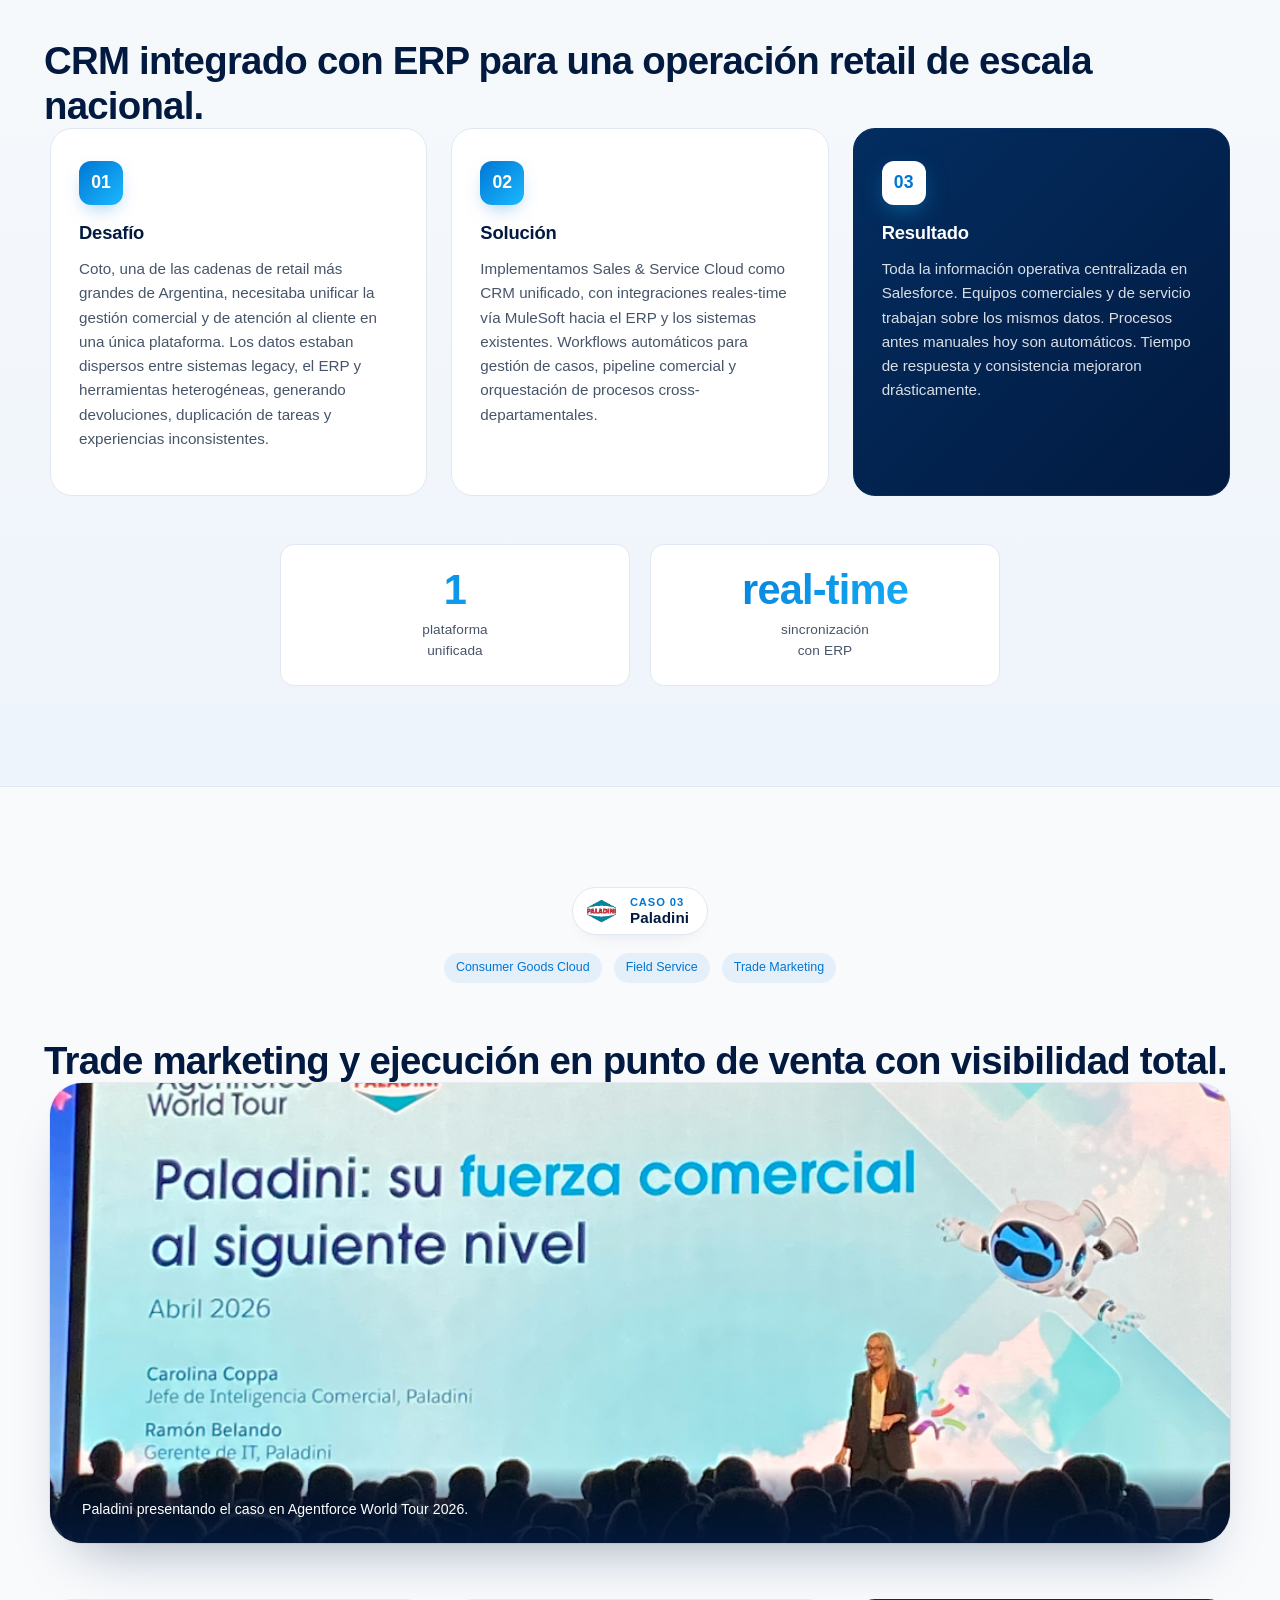
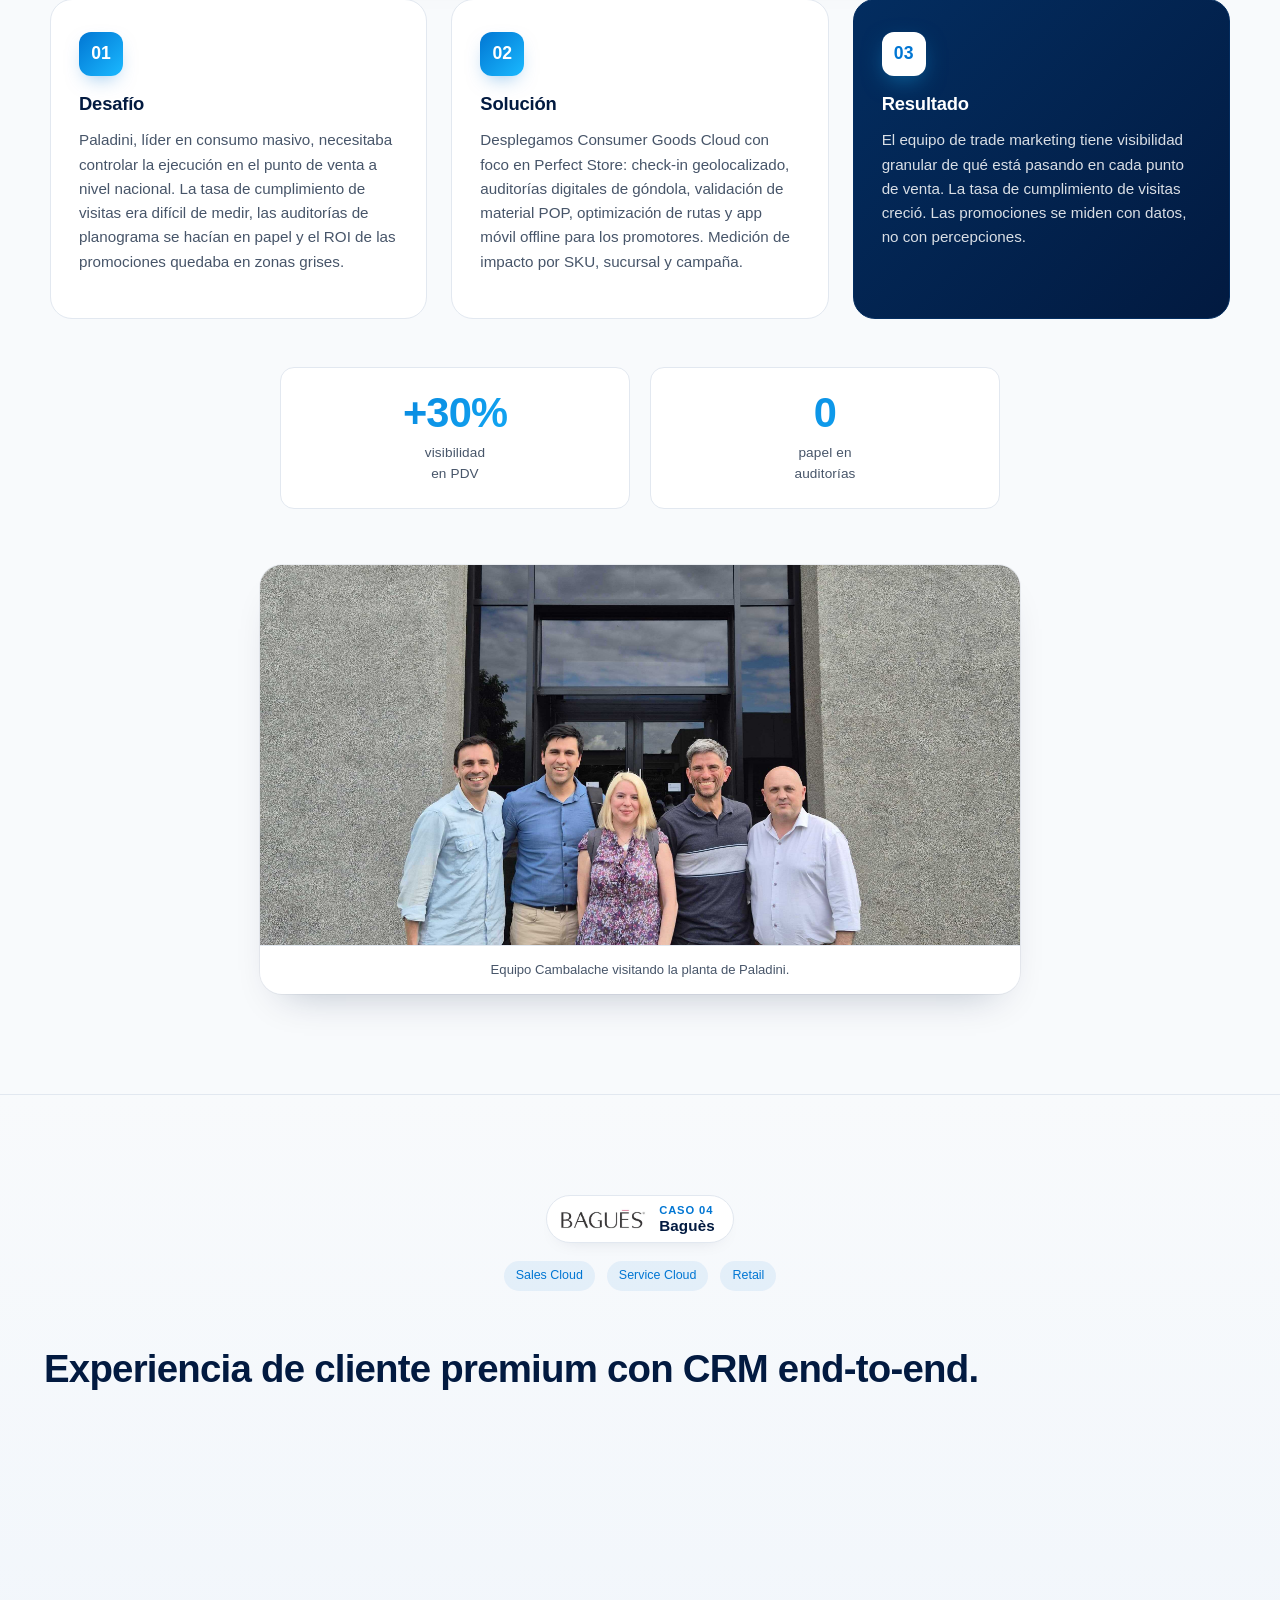
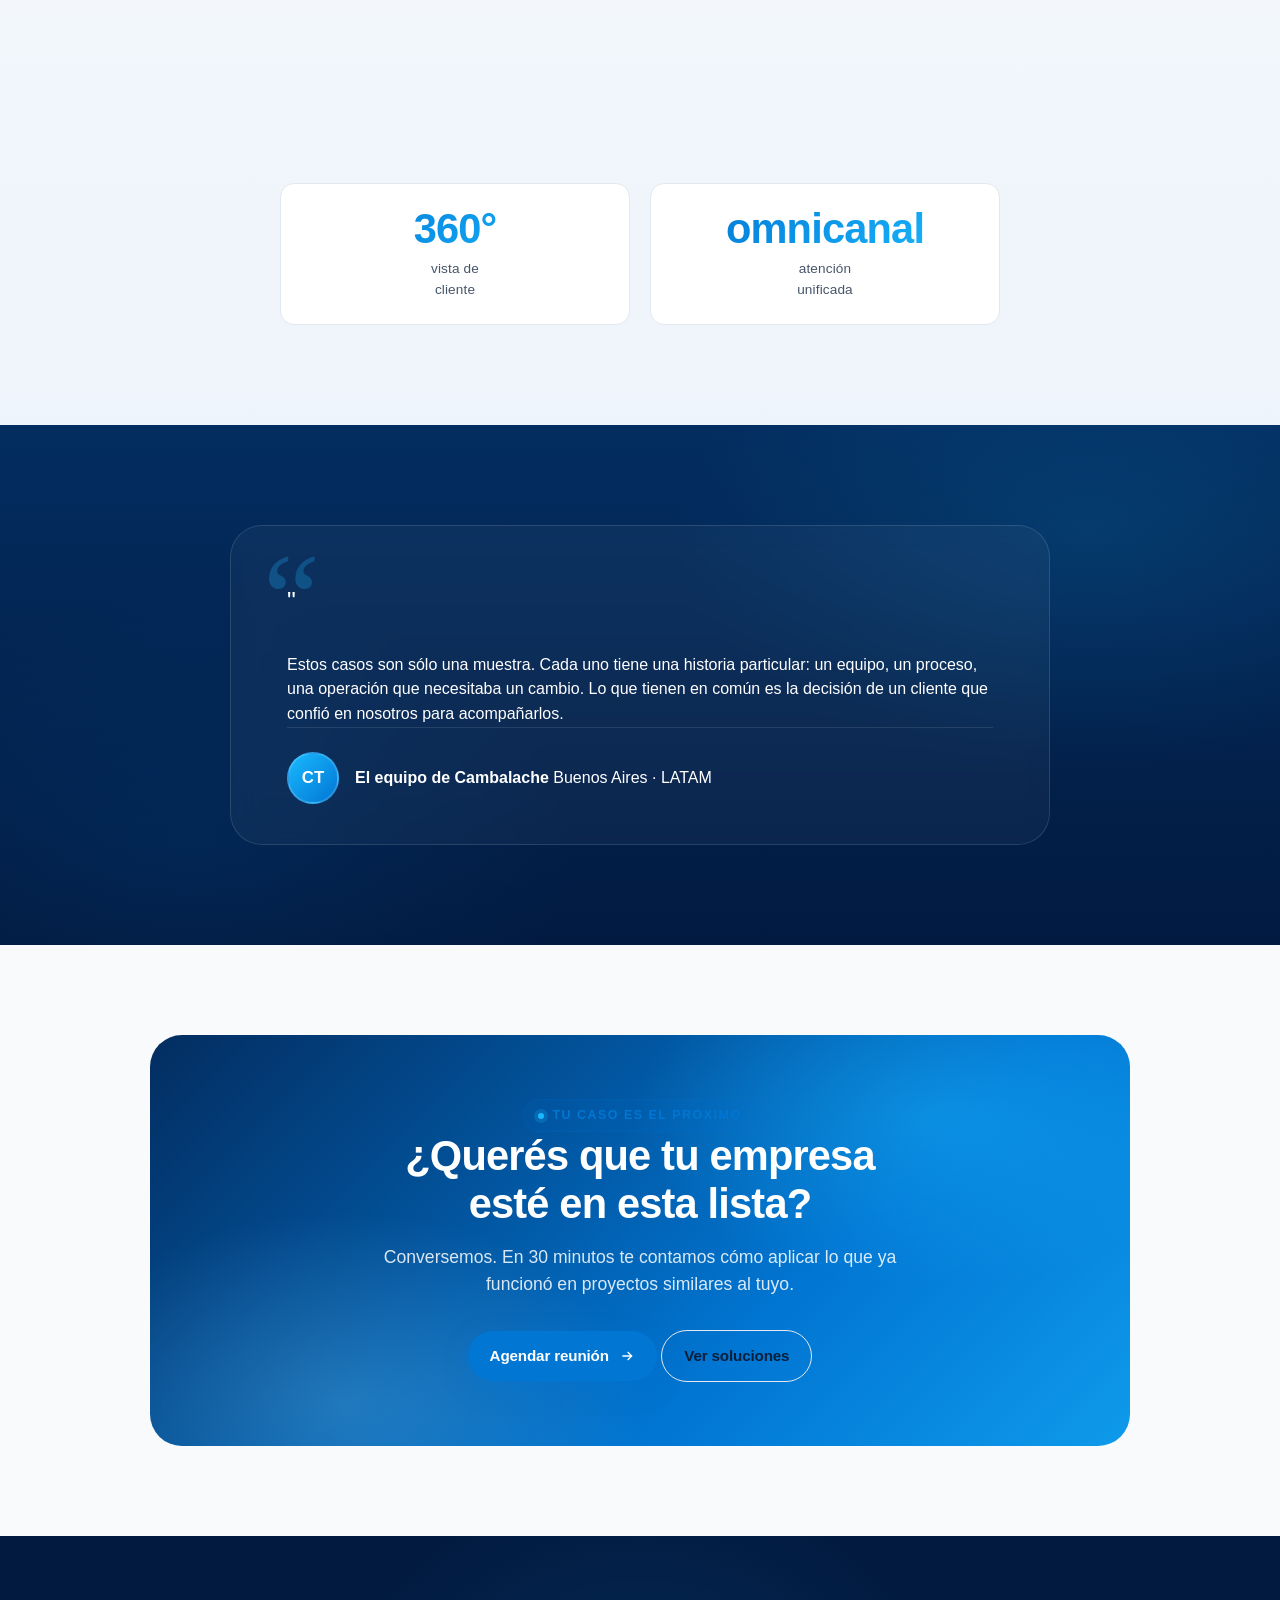
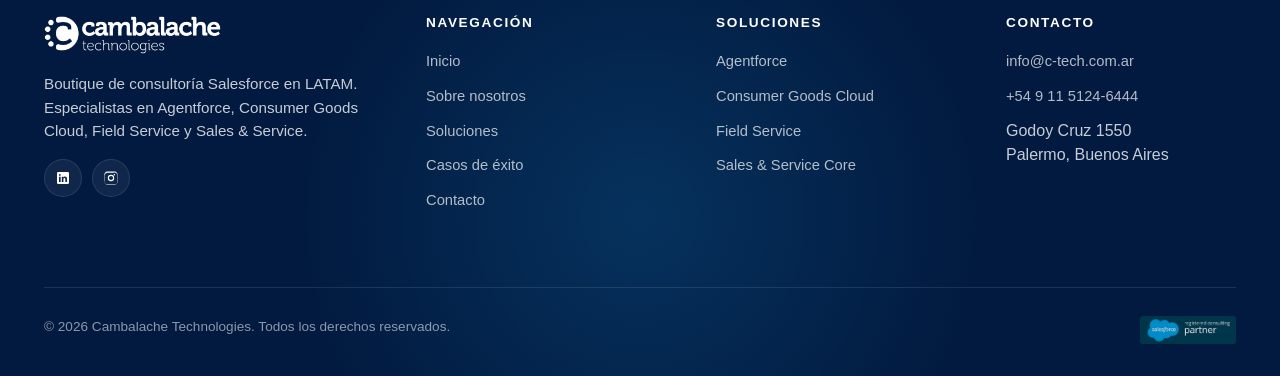
==== commit 9f58a454: "Update casos-de-exito.html" ====
--- a/casos-de-exito.html
+++ b/casos-de-exito.html
@@ -406,4 +406,4 @@
   });
 </script>
 </body>
-</html>+</html>
--- a/css/styles.css
+++ b/css/styles.css
@@ -0,0 +1,477 @@
+/* ===========================================================
+   CAMBALACHE TECHNOLOGIES — Global Stylesheet
+   Paleta: Salesforce Blue + Celestes
+   =========================================================== */
+
+:root {
+  /* Colors */
+  --c-primary: #0176D3;
+  --c-primary-dark: #032D60;
+  --c-primary-deep: #021A40;
+  --c-accent: #1AB9FF;
+  --c-accent-soft: #7DD3FC;
+  --c-accent-glow: #BAE6FD;
+  --c-bg: #F8FAFC;
+  --c-bg-alt: #EEF4FB;
+  --c-white: #FFFFFF;
+  --c-text: #0B1F3A;
+  --c-text-soft: #475569;
+  --c-text-mute: #64748B;
+  --c-border: #E2E8F0;
+  --c-success: #10B981;
+  --c-shadow-sm: 0 1px 2px rgba(2, 26, 64, .06);
+  --c-shadow-md: 0 8px 24px rgba(2, 26, 64, .08);
+  --c-shadow-lg: 0 20px 60px rgba(2, 26, 64, .12);
+  --c-shadow-glow: 0 12px 48px rgba(1, 118, 211, .25);
+
+  /* Type */
+  --font-sans: 'Inter', -apple-system, BlinkMacSystemFont, 'Segoe UI', sans-serif;
+
+  /* Layout */
+  --container: 1240px;
+  --radius-sm: 8px;
+  --radius: 14px;
+  --radius-lg: 22px;
+  --radius-xl: 32px;
+
+  /* Transitions */
+  --ease: cubic-bezier(.2, .8, .2, 1);
+}
+
+* { box-sizing: border-box; margin: 0; padding: 0; }
+
+html { scroll-behavior: smooth; }
+
+body {
+  font-family: var(--font-sans);
+  font-feature-settings: "cv11", "ss01", "ss03";
+  color: var(--c-text);
+  background: var(--c-bg);
+  line-height: 1.55;
+  -webkit-font-smoothing: antialiased;
+  overflow-x: hidden;
+}
+
+img { max-width: 100%; display: block; }
+a { color: inherit; text-decoration: none; }
+button { font: inherit; cursor: pointer; border: none; background: none; }
+
+.container {
+  width: 100%;
+  max-width: var(--container);
+  margin: 0 auto;
+  padding: 0 24px;
+}
+
+/* ============ TYPOGRAPHY ============ */
+h1, h2, h3, h4 {
+  font-weight: 700;
+  letter-spacing: -.02em;
+  line-height: 1.1;
+  color: var(--c-text);
+}
+h1 { font-size: clamp(2.2rem, 5.2vw, 4rem); }
+h2 { font-size: clamp(1.8rem, 3.5vw, 2.6rem); letter-spacing: -.025em; }
+h3 { font-size: clamp(1.2rem, 2vw, 1.45rem); }
+h4 { font-size: 1.05rem; }
+
+.eyebrow {
+  display: inline-flex;
+  align-items: center;
+  gap: 8px;
+  font-size: .78rem;
+  font-weight: 600;
+  text-transform: uppercase;
+  letter-spacing: .12em;
+  color: var(--c-primary);
+  padding: 6px 14px;
+  border-radius: 999px;
+  background: rgba(1, 118, 211, .08);
+  border: 1px solid rgba(1, 118, 211, .15);
+}
+.eyebrow::before {
+  content: '';
+  width: 6px; height: 6px; border-radius: 50%;
+  background: var(--c-accent);
+  box-shadow: 0 0 0 4px rgba(26, 185, 255, .2);
+}
+
+.lede {
+  font-size: clamp(1.05rem, 1.4vw, 1.18rem);
+  color: var(--c-text-soft);
+  max-width: 620px;
+}
+
+/* ============ BUTTONS ============ */
+.btn {
+  display: inline-flex;
+  align-items: center;
+  gap: 10px;
+  padding: 13px 22px;
+  border-radius: 999px;
+  font-weight: 600;
+  font-size: .95rem;
+  letter-spacing: -.01em;
+  transition: all .25s var(--ease);
+  white-space: nowrap;
+}
+.btn svg { width: 16px; height: 16px; transition: transform .25s var(--ease); }
+.btn:hover svg { transform: translateX(3px); }
+
+.btn-primary {
+  background: var(--c-primary);
+  color: var(--c-white);
+  box-shadow: 0 8px 24px rgba(1, 118, 211, .35);
+}
+.btn-primary:hover {
+  background: #0066BB;
+  transform: translateY(-2px);
+  box-shadow: 0 14px 32px rgba(1, 118, 211, .45);
+}
+.btn-ghost {
+  background: transparent;
+  color: var(--c-text);
+  border: 1px solid var(--c-border);
+}
+.btn-ghost:hover {
+  border-color: var(--c-primary);
+  color: var(--c-primary);
+  background: rgba(1, 118, 211, .04);
+}
+.btn-light {
+  background: rgba(255,255,255,.12);
+  color: var(--c-white);
+  border: 1px solid rgba(255,255,255,.2);
+  backdrop-filter: blur(10px);
+}
+.btn-light:hover { background: rgba(255,255,255,.2); }
+
+/* ============ NAVBAR ============ */
+.nav {
+  position: sticky;
+  top: 0;
+  z-index: 100;
+  background: rgba(248, 250, 252, .82);
+  backdrop-filter: saturate(180%) blur(20px);
+  -webkit-backdrop-filter: saturate(180%) blur(20px);
+  border-bottom: 1px solid transparent;
+  transition: border-color .3s var(--ease), background .3s var(--ease);
+}
+.nav.scrolled {
+  border-bottom-color: rgba(2, 26, 64, .08);
+  background: rgba(248, 250, 252, .92);
+}
+.nav-inner {
+  display: flex;
+  align-items: center;
+  justify-content: space-between;
+  height: 72px;
+}
+.nav-logo {
+  display: flex; align-items: center; gap: 10px;
+  font-weight: 700;
+  font-size: 1.05rem;
+}
+.nav-logo img { height: 34px; width: auto; }
+
+.nav-links {
+  display: flex; gap: 6px;
+  list-style: none;
+}
+.nav-links a {
+  display: block;
+  padding: 9px 16px;
+  border-radius: 999px;
+  font-size: .92rem;
+  font-weight: 500;
+  color: var(--c-text-soft);
+  transition: all .2s var(--ease);
+  position: relative;
+}
+.nav-links a:hover { color: var(--c-primary); background: rgba(1, 118, 211, .06); }
+.nav-links a.active { color: var(--c-primary); background: rgba(1, 118, 211, .08); }
+
+.nav-cta { display: flex; align-items: center; gap: 12px; }
+
+.nav-toggle {
+  display: none;
+  width: 40px; height: 40px;
+  border-radius: 10px;
+  align-items: center; justify-content: center;
+  background: var(--c-white);
+  border: 1px solid var(--c-border);
+}
+.nav-toggle span {
+  width: 18px; height: 2px;
+  background: var(--c-text);
+  position: relative;
+}
+.nav-toggle span::before,
+.nav-toggle span::after {
+  content: ''; position: absolute;
+  width: 18px; height: 2px;
+  background: var(--c-text);
+  left: 0;
+}
+.nav-toggle span::before { top: -6px; }
+.nav-toggle span::after  { top: 6px; }
+
+@media (max-width: 920px) {
+  .nav-links { display: none; }
+  .nav-cta .btn-ghost { display: none; }
+  .nav-toggle { display: flex; }
+  .nav.open .nav-links {
+    display: flex;
+    position: absolute;
+    top: 72px; left: 0; right: 0;
+    flex-direction: column;
+    background: var(--c-white);
+    padding: 16px;
+    border-bottom: 1px solid var(--c-border);
+    box-shadow: var(--c-shadow-md);
+  }
+  .nav.open .nav-links a {
+    padding: 14px 18px;
+    border-radius: 10px;
+  }
+}
+
+/* ============ FOOTER ============ */
+.footer {
+  background: var(--c-primary-deep);
+  color: rgba(255,255,255,.78);
+  padding: 80px 0 32px;
+  position: relative;
+  overflow: hidden;
+}
+.footer::before {
+  content: '';
+  position: absolute;
+  top: -120px; left: 50%;
+  transform: translateX(-50%);
+  width: 800px; height: 800px;
+  background: radial-gradient(circle, rgba(26, 185, 255, .15), transparent 60%);
+  pointer-events: none;
+}
+.footer-grid {
+  display: grid;
+  grid-template-columns: 1.4fr 1fr 1fr 1fr;
+  gap: 60px;
+  position: relative;
+}
+@media (max-width: 860px) {
+  .footer-grid { grid-template-columns: 1fr 1fr; gap: 40px; }
+}
+@media (max-width: 520px) {
+  .footer-grid { grid-template-columns: 1fr; }
+}
+
+.footer h4 {
+  color: var(--c-white);
+  font-size: .85rem;
+  font-weight: 600;
+  text-transform: uppercase;
+  letter-spacing: .12em;
+  margin-bottom: 18px;
+}
+.footer-brand img { height: 38px; margin-bottom: 18px; filter: brightness(0) invert(1); }
+.footer-brand p { font-size: .95rem; max-width: 320px; }
+
+.footer ul { list-style: none; }
+.footer ul li { margin-bottom: 10px; }
+.footer ul a {
+  font-size: .92rem;
+  color: rgba(255,255,255,.7);
+  transition: color .2s var(--ease);
+}
+.footer ul a:hover { color: var(--c-accent); }
+
+.footer-social {
+  display: flex; gap: 10px;
+  margin-top: 16px;
+}
+.footer-social a {
+  width: 38px; height: 38px;
+  border-radius: 50%;
+  display: flex; align-items: center; justify-content: center;
+  background: rgba(255,255,255,.06);
+  border: 1px solid rgba(255,255,255,.1);
+  transition: all .25s var(--ease);
+}
+.footer-social a:hover {
+  background: var(--c-accent);
+  border-color: var(--c-accent);
+  transform: translateY(-2px);
+}
+.footer-social svg { width: 16px; height: 16px; fill: var(--c-white); }
+
+.footer-bottom {
+  margin-top: 64px;
+  padding-top: 28px;
+  border-top: 1px solid rgba(255,255,255,.1);
+  display: flex;
+  justify-content: space-between;
+  flex-wrap: wrap;
+  gap: 16px;
+  font-size: .85rem;
+  color: rgba(255,255,255,.55);
+  position: relative;
+}
+.footer-bottom img { height: 28px; opacity: .85; }
+
+/* ============ SECTIONS ============ */
+section { padding: 96px 0; position: relative; }
+@media (max-width: 720px) { section { padding: 72px 0; } }
+
+.section-head {
+  max-width: 720px;
+  margin-bottom: 56px;
+}
+.section-head .eyebrow { margin-bottom: 18px; }
+.section-head h2 { margin-bottom: 16px; }
+
+/* Backgrounds */
+.bg-mesh {
+  background:
+    radial-gradient(60% 80% at 80% 0%, rgba(26, 185, 255, .12), transparent 60%),
+    radial-gradient(50% 60% at 0% 100%, rgba(1, 118, 211, .08), transparent 60%),
+    var(--c-bg);
+}
+.bg-dark {
+  background: linear-gradient(180deg, var(--c-primary-dark), var(--c-primary-deep));
+  color: var(--c-white);
+}
+.bg-dark h2, .bg-dark h3 { color: var(--c-white); }
+.bg-dark .lede { color: rgba(255,255,255,.75); }
+.bg-dark .eyebrow {
+  background: rgba(26, 185, 255, .15);
+  border-color: rgba(26, 185, 255, .3);
+  color: var(--c-accent-glow);
+}
+
+/* ============ CARDS ============ */
+.card {
+  background: var(--c-white);
+  border: 1px solid var(--c-border);
+  border-radius: var(--radius-lg);
+  padding: 32px;
+  transition: all .3s var(--ease);
+  position: relative;
+  overflow: hidden;
+}
+.card:hover {
+  transform: translateY(-4px);
+  box-shadow: var(--c-shadow-lg);
+  border-color: rgba(1, 118, 211, .25);
+}
+
+.card-icon {
+  width: 52px; height: 52px;
+  border-radius: 14px;
+  display: flex; align-items: center; justify-content: center;
+  background: linear-gradient(135deg, var(--c-primary), var(--c-accent));
+  margin-bottom: 20px;
+  color: var(--c-white);
+  box-shadow: 0 8px 24px rgba(1, 118, 211, .3);
+}
+.card-icon svg { width: 26px; height: 26px; stroke-width: 1.6; }
+
+.card h3 { margin-bottom: 10px; }
+.card p { color: var(--c-text-soft); font-size: .96rem; }
+
+/* ============ FADE-IN ANIMATION ============ */
+.reveal {
+  opacity: 0;
+  transform: translateY(24px);
+  transition: opacity .8s var(--ease), transform .8s var(--ease);
+}
+.reveal.in {
+  opacity: 1;
+  transform: translateY(0);
+}
+.reveal.delay-1 { transition-delay: .08s; }
+.reveal.delay-2 { transition-delay: .16s; }
+.reveal.delay-3 { transition-delay: .24s; }
+.reveal.delay-4 { transition-delay: .32s; }
+.reveal.delay-5 { transition-delay: .4s; }
+
+/* ============ HERO (shared base) ============ */
+.hero {
+  position: relative;
+  padding: 100px 0 120px;
+  overflow: hidden;
+}
+.hero::before {
+  content: '';
+  position: absolute;
+  inset: 0;
+  background:
+    radial-gradient(50% 60% at 85% 20%, rgba(26, 185, 255, .18), transparent 70%),
+    radial-gradient(40% 50% at 15% 80%, rgba(1, 118, 211, .12), transparent 70%);
+  pointer-events: none;
+}
+.hero::after {
+  content: '';
+  position: absolute;
+  inset: 0;
+  background-image:
+    linear-gradient(rgba(1, 118, 211, .04) 1px, transparent 1px),
+    linear-gradient(90deg, rgba(1, 118, 211, .04) 1px, transparent 1px);
+  background-size: 60px 60px;
+  mask-image: radial-gradient(ellipse at center, black 40%, transparent 80%);
+  -webkit-mask-image: radial-gradient(ellipse at center, black 40%, transparent 80%);
+  pointer-events: none;
+}
+.hero-inner { position: relative; z-index: 2; }
+
+/* ============ UTILS ============ */
+.grid-2 { display: grid; grid-template-columns: 1.1fr .9fr; gap: 60px; align-items: center; }
+.grid-3 { display: grid; grid-template-columns: repeat(3, 1fr); gap: 24px; }
+.grid-4 { display: grid; grid-template-columns: repeat(4, 1fr); gap: 24px; }
+
+@media (max-width: 920px) {
+  .grid-2 { grid-template-columns: 1fr; gap: 40px; }
+  .grid-3 { grid-template-columns: repeat(2, 1fr); }
+  .grid-4 { grid-template-columns: repeat(2, 1fr); gap: 18px; }
+}
+@media (max-width: 560px) {
+  .grid-3, .grid-4 { grid-template-columns: 1fr; }
+}
+
+.text-center { text-align: center; }
+.mx-auto { margin-left: auto; margin-right: auto; }
+.mt-32 { margin-top: 32px; }
+.mt-48 { margin-top: 48px; }
+
+/* ============ BADGE / TAG ============ */
+.tag {
+  display: inline-flex;
+  align-items: center;
+  gap: 6px;
+  padding: 5px 12px;
+  border-radius: 999px;
+  font-size: .78rem;
+  font-weight: 500;
+  background: rgba(1, 118, 211, .08);
+  color: var(--c-primary);
+}
+
+/* ============ STATS ============ */
+.stat {
+  padding: 28px 0;
+}
+.stat-num {
+  font-size: clamp(2.2rem, 4vw, 3rem);
+  font-weight: 700;
+  letter-spacing: -.03em;
+  background: linear-gradient(135deg, var(--c-primary), var(--c-accent));
+  -webkit-background-clip: text;
+  background-clip: text;
+  color: transparent;
+  line-height: 1;
+}
+.stat-label {
+  font-size: .9rem;
+  color: var(--c-text-soft);
+  margin-top: 8px;
+}
--- a/css/cases.css
+++ b/css/cases.css
@@ -0,0 +1,787 @@
+/* ============================================
+   CASES PAGE — casos-de-exito.html
+   ============================================ */
+
+/* ---- HERO ---- */
+.cases-hero {
+  padding: 140px 0 80px;
+  background:
+    radial-gradient(900px 500px at 80% -10%, rgba(26, 185, 255, 0.18), transparent 60%),
+    radial-gradient(700px 420px at 10% 30%, rgba(1, 118, 211, 0.12), transparent 65%),
+    linear-gradient(180deg, #F8FAFC 0%, #EEF4FB 100%);
+  text-align: center;
+  position: relative;
+  overflow: hidden;
+}
+
+.cases-hero .hero-inner {
+  max-width: 880px;
+  margin: 0 auto;
+}
+
+.cases-hero h1 {
+  font-size: clamp(2.4rem, 5vw, 4rem);
+  line-height: 1.05;
+  letter-spacing: -0.025em;
+  font-weight: 800;
+  margin: 18px 0 22px;
+  color: var(--c-primary-deep);
+}
+
+.cases-hero .gradient-text {
+  background: linear-gradient(135deg, #0176D3 0%, #1AB9FF 60%, #7DD3FC 100%);
+  -webkit-background-clip: text;
+  background-clip: text;
+  -webkit-text-fill-color: transparent;
+}
+
+.cases-logos {
+  margin-top: 56px;
+  display: flex;
+  flex-wrap: wrap;
+  justify-content: center;
+  align-items: center;
+  gap: 40px 56px;
+  padding: 28px 36px;
+  background: rgba(255, 255, 255, 0.7);
+  backdrop-filter: blur(8px);
+  border: 1px solid var(--c-border);
+  border-radius: var(--radius-lg);
+  max-width: 920px;
+  margin-left: auto;
+  margin-right: auto;
+}
+
+.cases-logos img {
+  height: 38px;
+  max-width: 140px;
+  object-fit: contain;
+  filter: grayscale(0.4) opacity(0.78);
+  transition: filter 0.3s var(--ease), transform 0.3s var(--ease);
+}
+
+.cases-logos img:hover {
+  filter: grayscale(0) opacity(1);
+  transform: translateY(-2px);
+}
+
+/* ---- CASE BLOCKS ---- */
+.case-block {
+  padding: 100px 0;
+  position: relative;
+}
+
+.case-block-alt {
+  background: linear-gradient(180deg, #F8FAFC 0%, #EEF4FB 100%);
+}
+
+.case-block + .case-block {
+  border-top: 1px solid var(--c-border);
+}
+
+.case-header {
+  max-width: 860px;
+  margin: 0 auto 56px;
+  text-align: center;
+}
+
+.case-tags {
+  display: flex;
+  flex-wrap: wrap;
+  justify-content: center;
+  gap: 12px;
+  margin-bottom: 24px;
+}
+
+.case-tag {
+  display: inline-flex;
+  align-items: center;
+  gap: 12px;
+  padding: 8px 18px 8px 12px;
+  background: var(--c-white);
+  border: 1px solid var(--c-border);
+  border-radius: 999px;
+  font-size: 0.82rem;
+  font-weight: 600;
+  color: var(--c-text);
+  letter-spacing: 0.01em;
+  margin-bottom: 18px;
+  box-shadow: 0 8px 20px -16px rgba(2, 26, 64, 0.25);
+}
+
+.case-tag img {
+  height: 26px;
+  width: auto;
+  max-width: 88px;
+  object-fit: contain;
+}
+
+.case-tag > div {
+  display: flex;
+  flex-direction: column;
+  text-align: left;
+  line-height: 1.15;
+}
+
+.case-tag > div span {
+  font-size: 0.7rem;
+  font-weight: 700;
+  color: var(--c-primary);
+  letter-spacing: 0.08em;
+  text-transform: uppercase;
+}
+
+.case-tag > div strong {
+  font-size: 0.95rem;
+  color: var(--c-primary-deep);
+  font-weight: 700;
+}
+
+.case-title {
+  font-size: clamp(1.7rem, 3.2vw, 2.4rem);
+  font-weight: 800;
+  letter-spacing: -0.02em;
+  line-height: 1.15;
+  color: var(--c-primary-deep);
+  margin: 0;
+}
+
+/* ---- CASE GRID (Desafío, Solución, Resultado) ---- */
+.case-grid {
+  display: grid;
+  grid-template-columns: repeat(3, 1fr);
+  gap: 24px;
+  max-width: 1180px;
+  margin: 0 auto;
+}
+
+.case-step {
+  background: var(--c-white);
+  border: 1px solid var(--c-border);
+  border-radius: var(--radius-lg);
+  padding: 32px 28px;
+  position: relative;
+  transition: transform 0.3s var(--ease), box-shadow 0.3s var(--ease), border-color 0.3s var(--ease);
+}
+
+.case-step:hover {
+  transform: translateY(-4px);
+  box-shadow: 0 18px 40px -20px rgba(2, 26, 64, 0.18);
+  border-color: var(--c-accent-soft);
+}
+
+.case-step-num {
+  display: inline-flex;
+  align-items: center;
+  justify-content: center;
+  width: 44px;
+  height: 44px;
+  border-radius: 12px;
+  background: linear-gradient(135deg, var(--c-primary) 0%, var(--c-accent) 100%);
+  color: var(--c-white);
+  font-size: 1.1rem;
+  font-weight: 800;
+  margin-bottom: 18px;
+  box-shadow: 0 8px 20px -8px rgba(1, 118, 211, 0.5);
+}
+
+.case-step h3 {
+  font-size: 1.15rem;
+  font-weight: 700;
+  color: var(--c-primary-deep);
+  letter-spacing: -0.01em;
+  margin: 0 0 14px;
+}
+
+.case-step p {
+  font-size: 0.95rem;
+  line-height: 1.6;
+  color: var(--c-text-soft);
+  margin: 0 0 12px;
+}
+
+.case-step ul {
+  list-style: none;
+  padding: 0;
+  margin: 12px 0 0;
+}
+
+.case-step ul li {
+  position: relative;
+  padding: 8px 0 8px 24px;
+  font-size: 0.92rem;
+  line-height: 1.5;
+  color: var(--c-text);
+  border-bottom: 1px dashed var(--c-border);
+}
+
+.case-step ul li:last-child {
+  border-bottom: none;
+}
+
+.case-step ul li::before {
+  content: "";
+  position: absolute;
+  left: 0;
+  top: 16px;
+  width: 14px;
+  height: 14px;
+  border-radius: 50%;
+  background: var(--c-accent-glow);
+  border: 3px solid var(--c-primary);
+}
+
+/* Result step gets a highlighted treatment */
+.case-step-result {
+  background: linear-gradient(135deg, var(--c-primary-dark) 0%, var(--c-primary-deep) 100%);
+  border-color: var(--c-primary-dark);
+  color: var(--c-white);
+}
+
+.case-step-result:hover {
+  border-color: var(--c-accent);
+  box-shadow: 0 18px 40px -16px rgba(1, 118, 211, 0.6);
+}
+
+.case-step-result .case-step-num {
+  background: var(--c-white);
+  color: var(--c-primary);
+  box-shadow: 0 8px 24px -6px rgba(26, 185, 255, 0.5);
+}
+
+.case-step-result h3 {
+  color: var(--c-white);
+}
+
+.case-step-result p {
+  color: rgba(255, 255, 255, 0.85);
+}
+
+.case-step-result ul li {
+  color: var(--c-white);
+  border-bottom-color: rgba(255, 255, 255, 0.15);
+}
+
+.case-step-result ul li::before {
+  background: var(--c-accent);
+  border-color: var(--c-white);
+}
+
+/* ---- CASE METRICS (large stats below each case) ---- */
+.case-metrics {
+  display: grid;
+  grid-template-columns: repeat(auto-fit, minmax(220px, 1fr));
+  gap: 20px;
+  max-width: 720px;
+  margin: 48px auto 0;
+}
+
+.case-metric {
+  background: var(--c-white);
+  border: 1px solid var(--c-border);
+  border-radius: var(--radius);
+  padding: 24px 28px;
+  text-align: center;
+  transition: transform 0.3s var(--ease), border-color 0.3s var(--ease);
+}
+
+.case-metric:hover {
+  transform: translateY(-2px);
+  border-color: var(--c-accent);
+}
+
+.case-metric .metric-num {
+  display: block;
+  font-size: clamp(2rem, 3.5vw, 2.6rem);
+  font-weight: 800;
+  background: linear-gradient(135deg, var(--c-primary) 0%, var(--c-accent) 100%);
+  -webkit-background-clip: text;
+  background-clip: text;
+  -webkit-text-fill-color: transparent;
+  color: var(--c-primary);
+  letter-spacing: -0.02em;
+  line-height: 1;
+  margin-bottom: 8px;
+}
+
+.case-metric .metric-label {
+  display: block;
+  font-size: 0.85rem;
+  color: var(--c-text-soft);
+  font-weight: 500;
+  letter-spacing: 0.01em;
+}
+
+/* On alt blocks, give metric cards a subtle distinction */
+.case-block-alt .case-metric {
+  background: var(--c-white);
+}
+
+/* ---- TESTIMONIAL SECTION ---- */
+.testimonial-section {
+  padding: 100px 0;
+  position: relative;
+  overflow: hidden;
+}
+
+.testimonial-section::before {
+  content: "";
+  position: absolute;
+  inset: 0;
+  background:
+    radial-gradient(700px 400px at 85% 20%, rgba(26, 185, 255, 0.12), transparent 60%),
+    radial-gradient(600px 380px at 15% 80%, rgba(1, 118, 211, 0.1), transparent 65%);
+  pointer-events: none;
+}
+
+.testimonial-section .container {
+  position: relative;
+  z-index: 1;
+}
+
+.testimonial-card {
+  max-width: 820px;
+  margin: 0 auto;
+  background: rgba(255, 255, 255, 0.04);
+  backdrop-filter: blur(10px);
+  border: 1px solid rgba(255, 255, 255, 0.12);
+  border-radius: var(--radius-xl);
+  padding: 56px 56px 40px;
+  position: relative;
+}
+
+.testimonial-card::before {
+  content: "\201C";
+  position: absolute;
+  top: 8px;
+  left: 32px;
+  font-size: 8rem;
+  font-family: Georgia, serif;
+  color: var(--c-accent);
+  opacity: 0.25;
+  line-height: 1;
+}
+
+.testimonial-quote {
+  font-size: clamp(1.2rem, 2.2vw, 1.55rem);
+  line-height: 1.55;
+  color: var(--c-white);
+  font-weight: 400;
+  letter-spacing: -0.005em;
+  margin: 0 0 32px;
+  position: relative;
+  z-index: 1;
+}
+
+.testimonial-foot {
+  display: flex;
+  align-items: center;
+  gap: 16px;
+  padding-top: 24px;
+  border-top: 1px solid rgba(255, 255, 255, 0.1);
+}
+
+.testimonial-avatar {
+  width: 52px;
+  height: 52px;
+  border-radius: 50%;
+  background: linear-gradient(135deg, var(--c-accent) 0%, var(--c-primary) 100%);
+  display: flex;
+  align-items: center;
+  justify-content: center;
+  font-weight: 700;
+  color: var(--c-white);
+  font-size: 1.05rem;
+  flex-shrink: 0;
+  border: 2px solid rgba(255, 255, 255, 0.15);
+}
+
+.testimonial-foot .author-info strong {
+  display: block;
+  color: var(--c-white);
+  font-weight: 600;
+  font-size: 1rem;
+  margin-bottom: 2px;
+}
+
+.testimonial-foot .author-info span {
+  color: rgba(255, 255, 255, 0.6);
+  font-size: 0.88rem;
+}
+
+/* ---- FINAL CTA ---- */
+.cta-final {
+  padding: 90px 0;
+  background: var(--c-bg);
+}
+
+.cta-card {
+  position: relative;
+  max-width: 980px;
+  margin: 0 auto;
+  border-radius: var(--radius-xl);
+  overflow: hidden;
+  padding: 64px 56px;
+  text-align: center;
+  color: var(--c-white);
+  isolation: isolate;
+}
+
+.cta-card-bg {
+  position: absolute;
+  inset: 0;
+  background:
+    radial-gradient(500px 280px at 80% 20%, rgba(26, 185, 255, 0.4), transparent 60%),
+    radial-gradient(500px 320px at 20% 90%, rgba(125, 211, 252, 0.25), transparent 60%),
+    linear-gradient(135deg, #032D60 0%, #0176D3 65%, #1AB9FF 130%);
+  z-index: -1;
+}
+
+.cta-card-content h2 {
+  font-size: clamp(1.8rem, 3.4vw, 2.6rem);
+  font-weight: 800;
+  letter-spacing: -0.02em;
+  line-height: 1.15;
+  margin: 0 0 16px;
+  color: var(--c-white);
+}
+
+.cta-card-content p {
+  font-size: 1.1rem;
+  line-height: 1.55;
+  color: rgba(255, 255, 255, 0.85);
+  margin: 0 auto 32px;
+  max-width: 580px;
+}
+
+.cta-card-content .hero-actions {
+  justify-content: center;
+}
+
+/* ---- RESPONSIVE ---- */
+@media (max-width: 960px) {
+  .case-grid {
+    grid-template-columns: 1fr;
+    gap: 18px;
+  }
+
+  .case-block {
+    padding: 72px 0;
+  }
+
+  .testimonial-card {
+    padding: 48px 32px 32px;
+  }
+
+  .testimonial-card::before {
+    font-size: 6rem;
+    left: 20px;
+  }
+
+  .cta-card {
+    padding: 48px 28px;
+  }
+}
+
+@media (max-width: 640px) {
+  .cases-hero {
+    padding: 110px 0 60px;
+  }
+
+  .cases-logos {
+    gap: 24px 36px;
+    padding: 22px 24px;
+  }
+
+  .cases-logos img {
+    height: 30px;
+    max-width: 110px;
+  }
+
+  .case-step {
+    padding: 26px 22px;
+  }
+
+  .case-metrics {
+    grid-template-columns: 1fr 1fr;
+    gap: 14px;
+  }
+
+  .case-metric {
+    padding: 20px 16px;
+  }
+
+  .testimonial-quote {
+    font-size: 1.1rem;
+  }
+}
+
+/* ============================================
+   PHOTOS & VIDEO ENHANCEMENTS
+   ============================================ */
+
+/* ---- HERO BANNER (large photo right under case-title) ---- */
+.case-banner {
+  margin: 0 auto 56px;
+  max-width: 1180px;
+  border-radius: var(--radius-xl);
+  overflow: hidden;
+  position: relative;
+  box-shadow:
+    0 30px 60px -30px rgba(2, 26, 64, 0.4),
+    0 0 0 1px rgba(2, 26, 64, 0.06);
+  background: var(--c-bg-alt);
+}
+
+.case-banner img {
+  display: block;
+  width: 100%;
+  height: clamp(260px, 38vw, 460px);
+  object-fit: cover;
+  object-position: center;
+  transition: transform 0.6s var(--ease);
+}
+
+.case-banner:hover img {
+  transform: scale(1.02);
+}
+
+.case-banner figcaption {
+  position: absolute;
+  bottom: 0;
+  left: 0;
+  right: 0;
+  padding: 32px 32px 22px;
+  font-size: 0.88rem;
+  font-weight: 500;
+  color: var(--c-white);
+  letter-spacing: 0.005em;
+  background: linear-gradient(180deg, transparent 0%, rgba(2, 26, 64, 0.4) 35%, rgba(2, 26, 64, 0.85) 100%);
+  pointer-events: none;
+}
+
+/* ---- SECONDARY PHOTO (smaller, after metrics) ---- */
+.case-photo-secondary {
+  margin: 56px auto 0;
+  max-width: 760px;
+  border-radius: var(--radius-lg);
+  overflow: hidden;
+  position: relative;
+  box-shadow:
+    0 20px 40px -24px rgba(2, 26, 64, 0.3),
+    0 0 0 1px rgba(2, 26, 64, 0.05);
+  background: var(--c-bg-alt);
+}
+
+.case-photo-secondary img {
+  display: block;
+  width: 100%;
+  height: clamp(280px, 32vw, 380px);
+  object-fit: cover;
+  object-position: center 55%;
+}
+
+.case-photo-secondary figcaption {
+  padding: 14px 22px;
+  font-size: 0.82rem;
+  font-weight: 500;
+  color: var(--c-text-soft);
+  text-align: center;
+  background: var(--c-white);
+  border-top: 1px solid var(--c-border);
+}
+
+/* ---- VIDEO TESTIMONIAL BLOCK ---- */
+.case-media {
+  margin-top: 64px;
+  padding-top: 56px;
+  border-top: 1px solid var(--c-border);
+}
+
+.case-video {
+  max-width: 920px;
+  margin: 0 auto;
+  text-align: center;
+}
+
+.case-media-label {
+  display: inline-block;
+  font-size: 0.74rem;
+  font-weight: 700;
+  letter-spacing: 0.14em;
+  text-transform: uppercase;
+  color: var(--c-primary);
+  background: rgba(1, 118, 211, 0.08);
+  padding: 6px 14px;
+  border-radius: 999px;
+  margin-bottom: 14px;
+}
+
+.case-media-title {
+  font-size: clamp(1.4rem, 2.6vw, 1.9rem);
+  font-weight: 800;
+  letter-spacing: -0.02em;
+  line-height: 1.2;
+  color: var(--c-primary-deep);
+  margin: 0 0 28px;
+  max-width: 720px;
+  margin-left: auto;
+  margin-right: auto;
+}
+
+.video-frame {
+  position: relative;
+  border-radius: var(--radius-xl);
+  overflow: hidden;
+  aspect-ratio: 16 / 9;
+  background: #021A40;
+  box-shadow:
+    0 30px 60px -24px rgba(2, 26, 64, 0.5),
+    0 0 0 1px rgba(2, 26, 64, 0.08);
+  cursor: pointer;
+  isolation: isolate;
+}
+
+.video-frame .video-poster {
+  position: absolute;
+  inset: 0;
+  width: 100%;
+  height: 100%;
+  object-fit: cover;
+  object-position: center;
+  transition: transform 0.6s var(--ease), filter 0.4s var(--ease);
+  z-index: 0;
+}
+
+.video-frame::after {
+  /* Subtle dark overlay for play button contrast */
+  content: "";
+  position: absolute;
+  inset: 0;
+  background: linear-gradient(180deg, rgba(2, 26, 64, 0.2) 0%, rgba(2, 26, 64, 0.5) 100%);
+  z-index: 1;
+  transition: opacity 0.3s var(--ease);
+}
+
+.video-frame:hover .video-poster {
+  transform: scale(1.03);
+  filter: brightness(1.05);
+}
+
+.video-play {
+  position: absolute;
+  top: 50%;
+  left: 50%;
+  transform: translate(-50%, -50%);
+  width: clamp(72px, 9vw, 96px);
+  height: clamp(72px, 9vw, 96px);
+  border-radius: 50%;
+  background: rgba(255, 255, 255, 0.95);
+  border: none;
+  color: var(--c-primary-dark);
+  cursor: pointer;
+  display: flex;
+  align-items: center;
+  justify-content: center;
+  z-index: 2;
+  box-shadow:
+    0 12px 32px -6px rgba(2, 26, 64, 0.5),
+    0 0 0 12px rgba(255, 255, 255, 0.15);
+  transition:
+    transform 0.25s var(--ease),
+    box-shadow 0.25s var(--ease),
+    background 0.25s var(--ease);
+}
+
+.video-play::before {
+  /* Pulse ring */
+  content: "";
+  position: absolute;
+  inset: -6px;
+  border-radius: 50%;
+  border: 2px solid rgba(255, 255, 255, 0.5);
+  animation: videoPulse 2.4s ease-out infinite;
+  pointer-events: none;
+}
+
+@keyframes videoPulse {
+  0%   { transform: scale(1); opacity: 0.7; }
+  100% { transform: scale(1.45); opacity: 0; }
+}
+
+.video-play svg {
+  width: 38%;
+  height: 38%;
+  margin-left: 4px; /* optical centering of triangle */
+}
+
+.video-play:hover {
+  transform: translate(-50%, -50%) scale(1.08);
+  background: var(--c-white);
+  box-shadow:
+    0 18px 40px -6px rgba(2, 26, 64, 0.55),
+    0 0 0 16px rgba(255, 255, 255, 0.2);
+}
+
+.video-play:focus-visible {
+  outline: 3px solid var(--c-accent);
+  outline-offset: 4px;
+}
+
+/* When playing, replace poster with iframe */
+.video-frame.is-playing::after {
+  opacity: 0;
+  pointer-events: none;
+}
+
+.video-frame iframe {
+  position: absolute;
+  inset: 0;
+  width: 100%;
+  height: 100%;
+  border: 0;
+  z-index: 3;
+}
+
+/* ---- RESPONSIVE (extend existing breakpoints) ---- */
+@media (max-width: 960px) {
+  .case-banner img {
+    height: 260px;
+  }
+  .case-photo-secondary img {
+    height: 260px;
+  }
+  .case-media {
+    margin-top: 48px;
+    padding-top: 40px;
+  }
+}
+
+@media (max-width: 640px) {
+  .case-banner {
+    margin-bottom: 36px;
+    border-radius: var(--radius-lg);
+  }
+  .case-banner img {
+    height: 200px;
+  }
+  .case-banner figcaption {
+    padding: 18px 18px 14px;
+    font-size: 0.78rem;
+  }
+  .case-photo-secondary img {
+    height: 200px;
+  }
+  .case-photo-secondary figcaption {
+    font-size: 0.75rem;
+    padding: 12px 16px;
+  }
+  .case-media-title {
+    font-size: 1.2rem;
+  }
+}
+
+@media (prefers-reduced-motion: reduce) {
+  .video-play::before { animation: none; }
+  .case-banner:hover img { transform: none; }
+}
